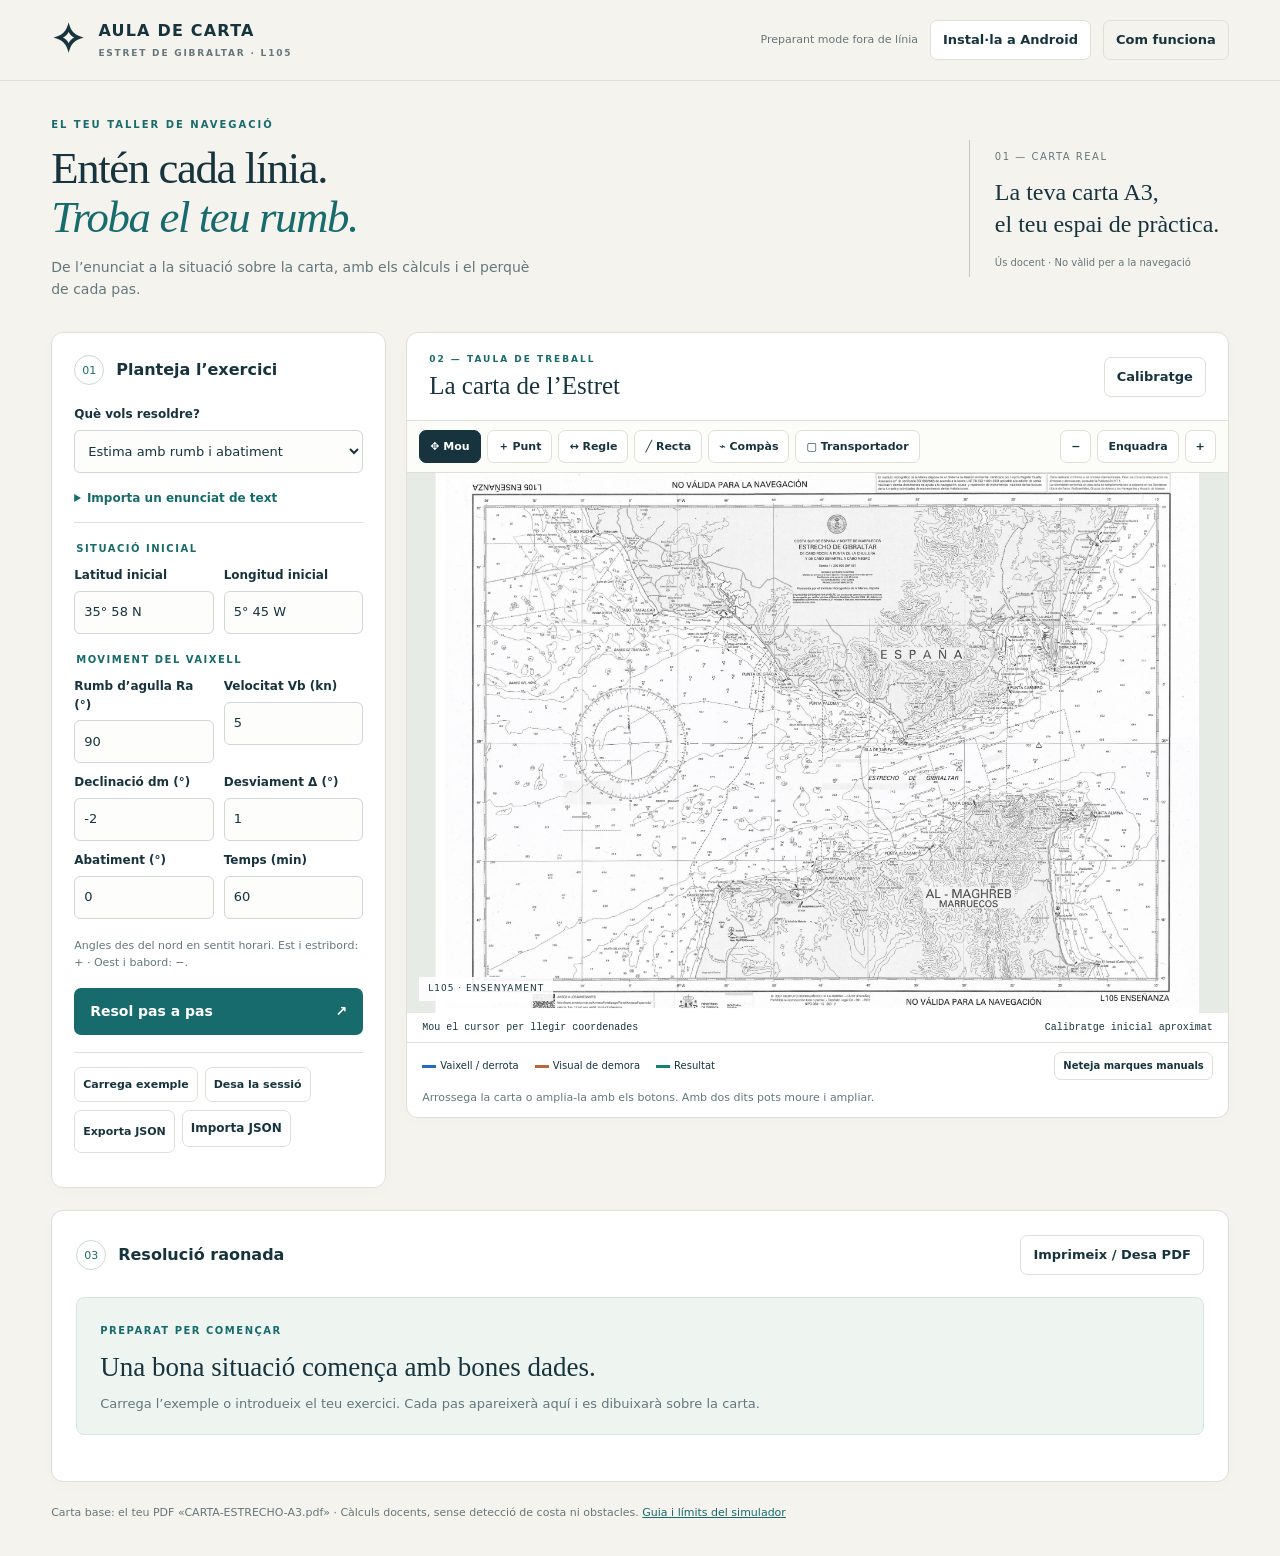
==== index.html @ eb12432b "Add files via upload" ====
<!doctype html>
<html lang="ca"><head><meta charset="utf-8"><meta name="viewport" content="width=device-width,initial-scale=1,viewport-fit=cover"><meta name="theme-color" content="#102d36"><meta name="description" content="Exercicis de carta nàutica sobre la carta A3 de l’Estret. Càlculs i traçats explicats pas a pas, disponibles sense connexió."><link rel="manifest" href="./manifest.webmanifest"><link rel="icon" href="./assets/icon-192.png"><link rel="apple-touch-icon" href="./assets/icon-192.png"><link rel="stylesheet" href="./style.css"><title>Aula de carta · Estret</title></head>
<body>
<header class="topbar"><a class="brand" href="./"><span class="brand-icon">✧</span><span>AULA DE CARTA<small>ESTRET DE GIBRALTAR · L105</small></span></a><div class="head-actions"><span class="status" id="offlineStatus">Preparant mode fora de línia</span><button id="install">Instal·la a Android</button><button id="helpBtn" class="quiet">Com funciona</button></div></header>
<main>
<section class="intro"><div><p class="eyebrow">EL TEU TALLER DE NAVEGACIÓ</p><h1>Entén cada línia.<br><em>Troba el teu rumb.</em></h1><p>De l’enunciat a la situació sobre la carta, amb els càlculs i el perquè de cada pas.</p></div><div class="intro-note"><span>01 — CARTA REAL</span><strong>La teva carta A3,<br>el teu espai de pràctica.</strong><small>Ús docent · No vàlid per a la navegació</small></div></section>
<div class="workspace">
<aside class="panel exercise"><div class="section-heading"><span class="number">01</span><h2>Planteja l’exercici</h2></div>
<label for="kind">Què vols resoldre?</label><select id="kind"><option value="estimate">Estima amb rumb i abatiment</option><option value="route">Rumb i distància entre dos punts</option><option value="fix">Situació per dues demores simultànies</option></select>
<details id="statementBox"><summary>Importa un enunciat de text</summary><p class="hint">En català o castellà amb els camps de la plantilla. Revisa les dades importades abans de resoldre. No interpreta qualsevol problema de text lliure.</p><textarea id="statement" rows="6" aria-label="Enunciat de l’exercici" placeholder="Latitud inicial: 35° 58 N&#10;Longitud inicial: 5° 45 W&#10;Ra: 90; Vb: 5; Temps: 60 min"></textarea><div class="button-row"><button id="template" class="quiet">Posa una plantilla</button><button id="parse">Importa dades</button></div><p id="parseMessage" role="status" class="hint"></p></details>
<form id="exerciseForm"><div id="fields"></div><p class="hint signs">Angles des del nord en sentit horari. Est i estribord: + · Oest i babord: −.</p><button class="primary" type="submit">Resol pas a pas <span>↗</span></button></form>
<div class="button-row bottom-actions"><button id="example" class="quiet">Carrega exemple</button><button id="save" class="quiet">Desa la sessió</button></div><div class="button-row"><button id="export" class="quiet">Exporta JSON</button><label class="file-button">Importa JSON<input type="file" id="import" accept="application/json,.json"></label></div><p id="message" role="status" class="message"></p>
</aside>
<section class="chart-panel panel"><div class="chart-heading"><div><p class="eyebrow">02 — TAULA DE TREBALL</p><h2>La carta de l’Estret</h2></div><button id="calibrate" class="quiet">Calibratge</button></div>
<div class="chart-tools" role="toolbar" aria-label="Eines de carta"><button data-tool="pan" aria-pressed="true">✥ Mou</button><button data-tool="point" aria-pressed="false">＋ Punt</button><button data-tool="measure" aria-pressed="false">↔ Regle</button><button data-tool="line" aria-pressed="false">╱ Recta</button><button data-tool="compass" aria-pressed="false">⌁ Compàs</button><button id="protractor" aria-pressed="false">▢ Transportador</button><span class="spacer"></span><button id="zoomOut" aria-label="Allunya">−</button><button id="fit">Enquadra</button><button id="zoomIn" aria-label="Apropa">+</button></div>
<div id="chartViewport" tabindex="0" aria-label="Carta nàutica interactiva. Arrossega per moure; roda per ampliar. Usa les eines per marcar i mesurar."><svg id="chart" viewBox="0 0 2600 1839" role="img" aria-label="Carta docent de l’Estret amb traçats de resolució"><defs><marker id="arrow" viewBox="0 0 10 10" refX="8" refY="5" markerWidth="6" markerHeight="6" orient="auto-start-reverse"><path d="M0 0L10 5L0 10Z" fill="context-stroke"/></marker></defs><image id="chartImage" href="./assets/carta.jpg" width="2600" height="1839"/><g id="solutionInk"></g><g id="manualInk"></g><g id="rulerInk"></g><g id="compassInk"></g><g id="protractorInk"></g></svg><div class="chart-loading" id="chartLoading">Carregant la carta…</div><div class="chart-badge">L105 · ENSENYAMENT</div></div>
<div id="instrumentControls" class="instrument-controls" hidden><span id="instrumentReadout" role="status"></span><label id="angleControl" hidden>Rumb de la corda <input id="targetAngle" type="number" step="0.1" min="0" max="359.9" value="0" aria-label="Angle de la corda en graus"> °</label><label id="rotationControl" hidden>Gir del quadrat <input id="protractorRotation" type="number" step="0.1" value="0" aria-label="Gir del transportador quadrat en graus"> °</label><button id="releaseCord" class="quiet" hidden>Allibera la corda</button><button id="resetRuler" class="quiet" hidden>Nou regle</button><label id="compassRadiusControl" hidden>Obertura <input id="compassRadius" type="number" step="0.001" min="0.001" max="1000" aria-label="Obertura del compàs en milles nàutiques"> M</label><button id="resetCompass" class="quiet" hidden>Torna a obrir el compàs</button></div><div class="chart-footer"><span id="cursorPosition">Mou el cursor per llegir coordenades</span><span id="calibrationStatus">Calibratge inicial aproximat</span></div><div class="legend"><span><i class="blue"></i>Vaixell / derrota</span><span><i class="orange"></i>Visual de demora</span><span><i class="green"></i>Resultat</span><button id="clearMarks" class="quiet">Neteja marques manuals</button></div><p id="toolHint" class="hint chart-hint">Arrossega la carta o amplia-la amb els botons. Amb dos dits pots moure i ampliar.</p>
</section>
</div>
<section class="panel resolution"><div class="resolution-heading"><div class="section-heading"><span class="number">03</span><h2>Resolució raonada</h2></div><button id="print" class="quiet">Imprimeix / Desa PDF</button></div><div id="resultSummary" class="result-summary"><span>PREPARAT PER COMENÇAR</span><h3>Una bona situació comença amb bones dades.</h3><p>Carrega l’exemple o introdueix el teu exercici. Cada pas apareixerà aquí i es dibuixarà sobre la carta.</p></div><div id="stepControls" hidden><button id="prevStep" class="quiet">← Anterior</button><span id="stepCounter"></span><button id="nextStep">Següent →</button><button id="allSteps" class="quiet">Mostra tots els traçats</button></div><div id="steps"></div></section>
<footer>Carta base: el teu PDF «CARTA-ESTRECHO-A3.pdf» · Càlculs docents, sense detecció de costa ni obstacles. <a href="./README.html">Guia i límits del simulador</a></footer>
</main>
<dialog id="helpDialog"><button class="close" data-close aria-label="Tanca">×</button><p class="eyebrow">PETITA GUIA DE BORD</p><h2>De les dades al traçat</h2><ol><li>Escull un tipus d’exercici i carrega’n l’exemple per començar.</li><li>Introdueix coordenades decimals o graus i minuts: <strong>36° 05,2 N</strong>, <strong>5° 30 W</strong>. Les velocitats són nusos i el temps són minuts.</li><li>Per llegir punts amb precisió, verifica el calibratge sobre interseccions de la quadrícula.</li><li>Prem «Resol pas a pas». Selecciona un pas per veure només els traçats acumulats fins aquell moment.</li><li>Fes servir regle, punts, compàs i transportador per repetir el procediment manualment.</li><li>Transportador quadrat: la corda arriba fins al punter; un clic fixa l’angle i la llargada. Arrossega el centre per desplaçar-lo i la nansa verda exterior per girar el quadrat. També pots escriure el rumb i el gir exactes. La lectura «Carta» és respecte al nord; «Transportador» és respecte al zero del quadrat.</li><li>Regle: el primer clic el dibuixa i el ratolí en marca l’orientació; el segon clic la fixa. Després pots arrossegar-lo per qualsevol part. Les marques petites són divisions visuals, no una escala fixa de milles.</li><li>Compàs: dos clics fixen la distància en milles, que es conserva amb el zoom. La punta verda fixa el centre i permet moure’l. Arrossega la punta violeta per dibuixar un arc; en deixar anar, queda desat. Pots escriure una obertura exacta en milles.</li><li>Recta: dos clics marquen A i B i dibuixen una recta prolongada sobre la carta. Els arcs queden visibles per observar on tallen la recta.</li></ol><h3>Instal·la i treballa sense connexió</h3><p>En Android: menú del navegador → Instal·la l’aplicació / Afegeix a la pantalla d’inici. En iPhone: Safari → Comparteix → Afegeix a la pantalla d’inici. Espera l’indicador «Disponible fora de línia» abans de desconnectar-te.</p><p>El text importat es processa al dispositiu. No hi ha IA remota ni clau API. Els exercicis no compatibles (marees, demores no simultànies, tres visuals, etc.) requereixen un motor addicional.</p><a href="./README.html">Llegeix la guia completa →</a></dialog>
<dialog id="calibrationDialog"><button class="close" data-close aria-label="Tanca">×</button><p class="eyebrow">ALINEA LA CARTA</p><h2>Calibratge de la quadrícula</h2><p>La imatge és un escaneig. El calibratge inicial és aproximat. Marca dues interseccions ben separades per ajustar longitud i latitud en projecció Mercator. No elimina rotació ni deformacions locals del paper.</p><p id="calibrationReadout" class="hint"></p><div class="cal-grid"><label>Latitud A<input id="calLatA" value="36° 10 N"></label><label>Longitud A<input id="calLonA" value="6° 00 W"></label><label>Latitud B<input id="calLatB" value="35° 50 N"></label><label>Longitud B<input id="calLonB" value="5° 20 W"></label></div><button id="startCal" class="primary">Marca A i després B sobre la carta</button><p class="hint">Comprova després una tercera intersecció amb el cursor. L’error gràfic depèn del calibratge; els resultats numèrics no.</p><button id="resetCal" class="quiet">Restaura el calibratge inicial</button></dialog>
<script type="module" src="./app.js"></script></body></html>
---- style.css ----
[hidden]{display:none!important}
:root{--ink:#17343e;--muted:#64777d;--paper:#f5f3ed;--line:#dedfd7;--teal:#176b6d;--orange:#bc6836;--blue:#236bc0;--green:#15836c}*{box-sizing:border-box}body{margin:0;color:var(--ink);background:var(--paper);font:15px/1.55 system-ui,-apple-system,BlinkMacSystemFont,"Segoe UI",sans-serif}button,input,select,textarea{font:inherit}button,.file-button{cursor:pointer;border:1px solid var(--line);background:white;border-radius:7px;padding:9px 12px;color:var(--ink);font-size:13px;font-weight:600}button:hover,.file-button:hover{background:#e9efeb}button:focus-visible,input:focus-visible,select:focus-visible,textarea:focus-visible,a:focus-visible{outline:3px solid #d6a356;outline-offset:2px}button:disabled{opacity:.45;cursor:default}button[aria-pressed=true]{background:var(--ink);color:white;border-color:var(--ink)}.quiet{background:transparent}.topbar{display:flex;align-items:center;justify-content:space-between;padding:19px 4vw;border-bottom:1px solid var(--line);gap:20px}.brand{display:flex;align-items:center;gap:12px;color:var(--ink);text-decoration:none;font-size:16px;font-weight:750;letter-spacing:1.2px}.brand small{display:block;font-size:9px;letter-spacing:1.8px;margin-top:3px;color:var(--muted)}.brand-icon{font-size:40px;font-family:Georgia,serif;line-height:1}.head-actions{display:flex;align-items:center;gap:12px}.status{font-size:11px;color:var(--muted)}main{max-width:1800px;margin:auto;padding:0 4vw}.intro{display:flex;align-items:center;justify-content:space-between;gap:40px;padding:36px 0 32px}.eyebrow{font-size:10px;letter-spacing:2px;font-weight:750;margin:0 0 12px;color:var(--teal)}h1{font:normal clamp(34px,3.5vw,52px)/1.08 Georgia,serif;letter-spacing:-1.4px;margin:0 0 16px}h1 em{font-weight:400;color:var(--teal)}.intro p:not(.eyebrow){max-width:490px;color:var(--muted);font-size:14px;margin:0}.intro-note{padding:4px 0 4px 25px;border-left:1px solid #bec8c3;min-width:260px}.intro-note span{font-size:10px;letter-spacing:1.5px;color:var(--muted)}.intro-note strong{display:block;font:normal 24px/1.3 Georgia,serif;margin:10px 0}.intro-note small{font-size:10px;color:var(--muted)}.workspace{display:grid;grid-template-columns:335px minmax(0,1fr);gap:20px;align-items:start}.panel{background:#fff;border:1px solid var(--line);border-radius:12px;overflow:hidden;box-shadow:0 4px 18px #17343e04}.exercise{padding:22px}.section-heading{display:flex;align-items:center;gap:12px;margin-bottom:20px}.number{border:1px solid #cad9d5;color:var(--teal);border-radius:50%;width:30px;height:30px;display:grid;place-items:center;font-size:11px;flex-shrink:0}h2{font-size:16px;font-weight:650;margin:0}.exercise label{display:block;font-size:12px;font-weight:600;margin-bottom:6px}.exercise select,.exercise input,textarea,.cal-grid input{width:100%;border:1px solid #cfd8d4;border-radius:6px;padding:10px 9px;background:#fdfdfb;color:var(--ink);min-height:43px}select{font-size:13px}details{margin:16px 0;border-bottom:1px solid var(--line);padding-bottom:14px}summary{font-size:12px;cursor:pointer;color:var(--teal);font-weight:650}.hint{font-size:11px;line-height:1.6;color:var(--muted)}textarea{font-family:ui-monospace,monospace;font-size:12px;resize:vertical}.button-row{display:flex;gap:7px;flex-wrap:wrap;margin-top:8px}.button-row button,.file-button{font-size:11px;padding:8px}fieldset{border:0;padding:0;margin:18px 0}legend{font-size:10px;text-transform:uppercase;letter-spacing:1.5px;color:var(--teal);font-weight:750;margin-bottom:10px}.field-grid{display:grid;grid-template-columns:1fr 1fr;gap:10px}.field-grid .wide{grid-column:1/-1}.field-grid input{font-size:13px}.field-help{font-size:10px;color:var(--muted);margin:3px 0 0}.primary{background:var(--teal);color:white;border:0;width:100%;display:flex;justify-content:space-between;align-items:center;padding:13px 16px;font-size:14px}.primary:hover{background:#12585a}.signs{margin:16px 0}.bottom-actions{border-top:1px solid var(--line);padding-top:14px;margin-top:17px}.file-button input{display:none}.message{font-size:12px;color:var(--teal);margin-bottom:0}.message.error{color:#a63726}.chart-heading{padding:20px 22px;display:flex;align-items:center;justify-content:space-between;gap:10px}.chart-heading .eyebrow{margin:0 0 5px;font-size:9px}.chart-heading h2{font:normal 25px Georgia,serif}.chart-tools{border-top:1px solid var(--line);border-bottom:1px solid var(--line);padding:9px 12px;display:flex;align-items:center;gap:6px;flex-wrap:wrap;background:#fcfcf9}.chart-tools button{font-size:11px;padding:7px 10px}.spacer{flex:1}#chartViewport{position:relative;width:100%;height:clamp(430px,60vh,750px);overflow:hidden;background:#e7ebe6;touch-action:none;cursor:grab}#chartViewport svg{display:block;width:100%;height:100%;user-select:none}.chart-badge{position:absolute;bottom:12px;left:12px;padding:5px 9px;background:#ffffffde;font-size:9px;letter-spacing:1px;pointer-events:none}.chart-loading{position:absolute;inset:0;display:grid;place-items:center;background:#f5f3ed;pointer-events:none}.chart-footer{display:flex;justify-content:space-between;gap:10px;flex-wrap:wrap;padding:9px 15px;border-bottom:1px solid var(--line);font:10px ui-monospace,monospace}.legend{display:flex;align-items:center;gap:16px;flex-wrap:wrap;padding:9px 15px;font-size:10px}.legend i{width:14px;height:3px;display:inline-block;vertical-align:middle;margin-right:4px}.blue{background:var(--blue)}.orange{background:var(--orange)}.green{background:var(--green)}.legend button{margin-left:auto;font-size:10px;padding:5px 8px}.chart-hint{padding:0 15px;margin-top:0}.resolution{margin:22px 0 0;padding:24px}.resolution-heading{display:flex;align-items:center;justify-content:space-between;gap:15px}.resolution-heading .section-heading{margin:0}.result-summary{background:#eef4f0;border:1px solid #d5e5df;border-radius:8px;padding:20px 23px;margin:22px 0}.result-summary>span{font-size:10px;font-weight:750;letter-spacing:1.5px;color:var(--teal)}.result-summary h3{font:normal 27px/1.35 Georgia,serif;margin:8px 0}.result-summary p{font-size:13px;color:var(--muted);margin:0}.metrics{display:flex;gap:35px;flex-wrap:wrap;margin:12px 0}.metric strong{font:normal 26px Georgia,serif;display:block}.metric small{font-size:10px;text-transform:uppercase;letter-spacing:1px}.step-card{border-top:1px solid var(--line);padding:20px 12px;display:grid;grid-template-columns:35px 1fr;gap:12px;border-radius:5px}.step-card.active{background:#f6f8f3;box-shadow:inset 3px 0 var(--teal)}.step-card h3{font-size:15px;margin:1px 0 7px}.step-card p{font-size:13px;margin:6px 0;color:#526870}.step-card code{display:block;background:#f1f3ef;border:1px solid #e1e5dc;border-radius:5px;padding:11px 13px;white-space:pre-wrap;font-size:12px;line-height:1.7;color:#234951;margin-top:10px}.step-card button{font-size:10px;padding:4px 8px;margin-top:10px}#stepControls{display:flex;align-items:center;gap:12px;flex-wrap:wrap;margin-bottom:12px}#stepControls[hidden]{display:none}#stepCounter{font-size:12px}.ink-line{fill:none;stroke-width:3;vector-effect:non-scaling-stroke}.ink-label{font:600 18px system-ui,sans-serif;paint-order:stroke;stroke:white;stroke-width:5px;stroke-linejoin:round;fill:#17343e}.ink-point{stroke:#fff;stroke-width:2;vector-effect:non-scaling-stroke}footer{font-size:11px;color:var(--muted);padding:22px 0 35px}a{color:var(--teal)}dialog{max-width:650px;width:calc(100% - 30px);border:1px solid var(--line);border-radius:14px;padding:32px;color:var(--ink);max-height:90dvh;overflow:auto}dialog::backdrop{background:#102d3670;backdrop-filter:blur(3px)}dialog h2{font:normal 29px Georgia,serif;margin-bottom:18px}dialog p,dialog li{font-size:13px}dialog li{margin-bottom:10px}.close{position:absolute;right:12px;top:10px;background:transparent;border:0;font-size:25px}.cal-grid{display:grid;grid-template-columns:1fr 1fr;gap:12px;margin:20px 0}.cal-grid label{font-size:12px}.cal-grid input{display:block;font-size:13px;margin-top:5px}@media(min-width:1500px){.workspace{grid-template-columns:370px minmax(0,1fr)}}@media(max-width:950px){main{padding:0 20px}.topbar{padding:16px 20px}.status{max-width:120px}.intro-note{display:none}.workspace{grid-template-columns:290px minmax(0,1fr);gap:12px}.exercise{padding:17px}.chart-heading{padding:17px}#chartViewport{height:530px}.chart-heading h2{font-size:21px}.chart-footer{font-size:9px}}@media(max-width:720px){main{padding:0 12px}.topbar{padding:14px 16px;gap:8px;flex-wrap:wrap}.brand{font-size:14px}.brand small{font-size:8px}.head-actions{gap:8px}.head-actions button{font-size:10px;padding:7px}.status{font-size:9px;max-width:105px}.intro{padding:26px 6px}.intro p:not(.eyebrow){font-size:12px}.workspace{display:flex;flex-direction:column}.exercise,.chart-panel{width:100%}.exercise{padding:20px}.exercise fieldset{margin:15px 0}.field-grid{grid-template-columns:1fr 1fr}.chart-panel{order:-1}#chartViewport{height:58vh;min-height:330px}.chart-tools button{padding:8px;font-size:10px}.chart-heading{padding:15px}.chart-heading h2{font-size:24px}.chart-footer{font-size:9px}.resolution{padding:18px 14px}.resolution-heading button{font-size:10px}.result-summary{padding:18px}.result-summary h3{font-size:23px}.step-card{padding:18px 5px;grid-template-columns:30px 1fr;gap:8px}.metrics{gap:20px}.metric strong{font-size:22px}.intro h1 br{display:none}dialog{padding:26px 20px}.legend{gap:10px}}@media print{.topbar,.intro,.exercise,.chart-tools,.chart-footer,.legend,.chart-hint,.resolution-heading button,#stepControls,footer,.chart-heading button{display:none!important}body,main{background:white;padding:0}.workspace{display:block}.chart-panel{break-inside:avoid}#chartViewport{height:16cm}.resolution{border:0;padding:0}.step-card{break-inside:avoid}.step-card button{display:none}.panel{box-shadow:none}.result-summary{background:white}.ink-label{font-size:18px}}

.instrument-controls{display:flex;align-items:center;gap:12px;flex-wrap:wrap;padding:10px 15px;background:#eef4f0;border-bottom:1px solid var(--line);font-size:12px}.instrument-controls label{display:flex;align-items:center;gap:6px}.instrument-controls input{width:85px;padding:6px;border:1px solid #cfd8d4;border-radius:5px;background:#fff;color:var(--ink)}.instrument-controls button{font-size:11px;padding:6px 9px}.instrument-handle{cursor:move;pointer-events:all}.instrument-handle[data-handle=cord]{cursor:crosshair}#instrumentReadout{font-weight:650;color:var(--teal)}@media print{.instrument-controls{display:none!important}}

.instrument-handle[data-handle=protractor-rotation]{cursor:alias}
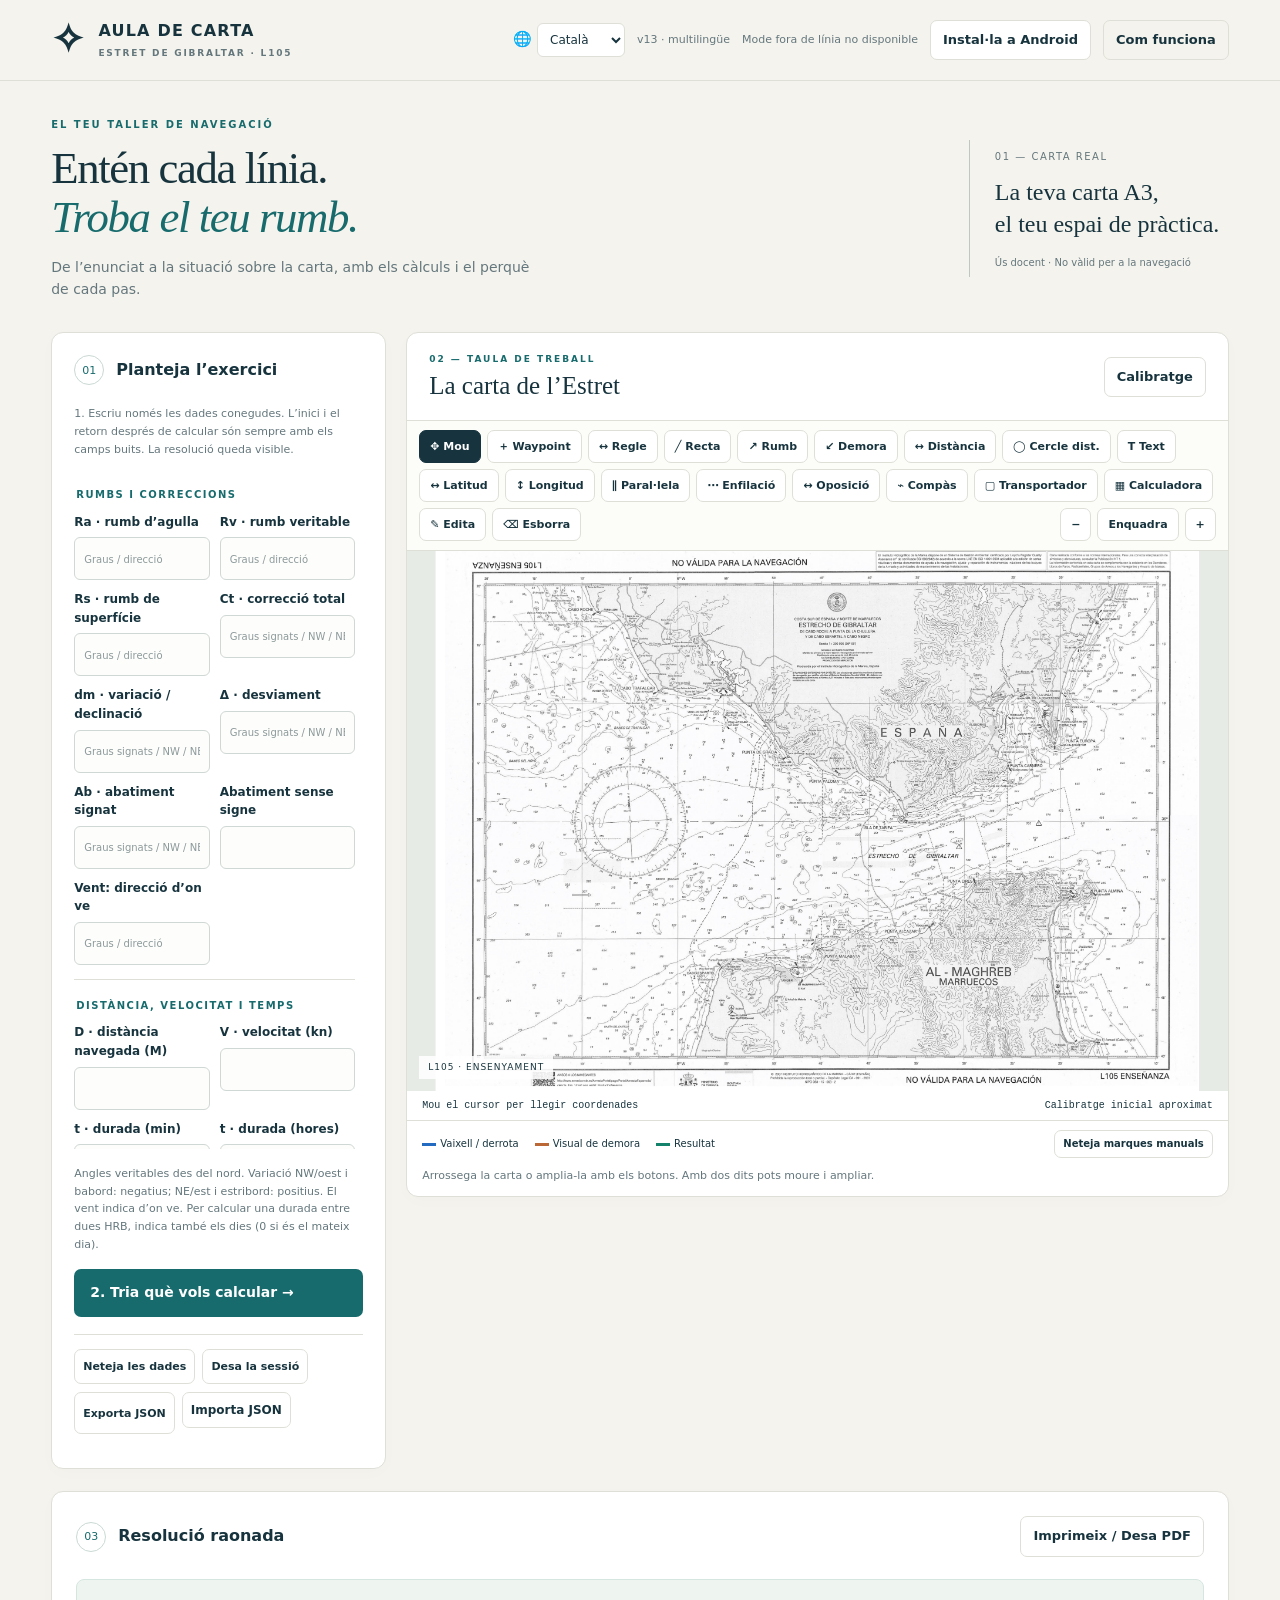
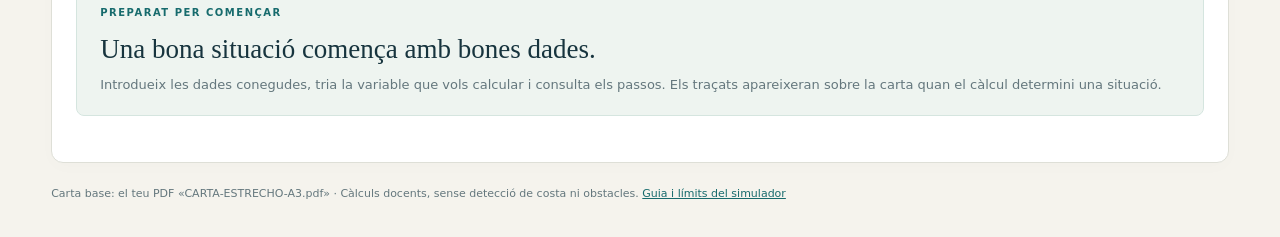
==== commit 8da969a9: "Add files via upload" ====
--- a/index.html
+++ b/index.html
@@ -1,25 +1,28 @@
 <!doctype html>
-<html lang="ca"><head><meta charset="utf-8"><meta name="viewport" content="width=device-width,initial-scale=1,viewport-fit=cover"><meta name="theme-color" content="#102d36"><meta name="description" content="Exercicis de carta nàutica sobre la carta A3 de l’Estret. Càlculs i traçats explicats pas a pas, disponibles sense connexió."><link rel="manifest" href="./manifest.webmanifest"><link rel="icon" href="./assets/icon-192.png"><link rel="apple-touch-icon" href="./assets/icon-192.png"><link rel="stylesheet" href="./style.css"><title>Aula de carta · Estret</title></head>
+<html lang="ca"><head><meta charset="utf-8"><meta name="viewport" content="width=device-width,initial-scale=1,viewport-fit=cover"><meta name="theme-color" content="#102d36"><meta name="description" content="Exercicis de carta nàutica sobre la carta A3 de l’Estret. Càlculs i traçats explicats pas a pas, disponibles sense connexió."><link rel="manifest" href="./manifest.webmanifest"><link rel="icon" href="./assets/icon-192.png"><link rel="apple-touch-icon" href="./assets/icon-192.png"><link rel="stylesheet" href="./style.css?v=13"><title>Aula de carta · Estret</title></head>
 <body>
-<header class="topbar"><a class="brand" href="./"><span class="brand-icon">✧</span><span>AULA DE CARTA<small>ESTRET DE GIBRALTAR · L105</small></span></a><div class="head-actions"><span class="status" id="offlineStatus">Preparant mode fora de línia</span><button id="install">Instal·la a Android</button><button id="helpBtn" class="quiet">Com funciona</button></div></header>
+<header class="topbar"><a class="brand" href="./"><span class="brand-icon">✧</span><span>AULA DE CARTA<small>ESTRET DE GIBRALTAR · L105</small></span></a><div class="head-actions"><label class="language-label">🌐 <select id="language" aria-label="Idioma / Language / Langue"><option value="ca">Català</option><option value="es">Español</option><option value="en">English</option><option value="fr">Français</option></select></label><span class="status" id="appVersion">v13 · multilingüe</span><span class="status" id="offlineStatus">Preparant mode fora de línia</span><button id="install">Instal·la a Android</button><button id="helpBtn" class="quiet">Com funciona</button></div></header>
 <main>
 <section class="intro"><div><p class="eyebrow">EL TEU TALLER DE NAVEGACIÓ</p><h1>Entén cada línia.<br><em>Troba el teu rumb.</em></h1><p>De l’enunciat a la situació sobre la carta, amb els càlculs i el perquè de cada pas.</p></div><div class="intro-note"><span>01 — CARTA REAL</span><strong>La teva carta A3,<br>el teu espai de pràctica.</strong><small>Ús docent · No vàlid per a la navegació</small></div></section>
 <div class="workspace">
 <aside class="panel exercise"><div class="section-heading"><span class="number">01</span><h2>Planteja l’exercici</h2></div>
-<label for="kind">Què vols resoldre?</label><select id="kind"><option value="estimate">Estima amb rumb i abatiment</option><option value="route">Rumb i distància entre dos punts</option><option value="fix">Situació per dues demores simultànies</option></select>
-<details id="statementBox"><summary>Importa un enunciat de text</summary><p class="hint">En català o castellà amb els camps de la plantilla. Revisa les dades importades abans de resoldre. No interpreta qualsevol problema de text lliure.</p><textarea id="statement" rows="6" aria-label="Enunciat de l’exercici" placeholder="Latitud inicial: 35° 58 N&#10;Longitud inicial: 5° 45 W&#10;Ra: 90; Vb: 5; Temps: 60 min"></textarea><div class="button-row"><button id="template" class="quiet">Posa una plantilla</button><button id="parse">Importa dades</button></div><p id="parseMessage" role="status" class="hint"></p></details>
-<form id="exerciseForm"><div id="fields"></div><p class="hint signs">Angles des del nord en sentit horari. Est i estribord: + · Oest i babord: −.</p><button class="primary" type="submit">Resol pas a pas <span>↗</span></button></form>
-<div class="button-row bottom-actions"><button id="example" class="quiet">Carrega exemple</button><button id="save" class="quiet">Desa la sessió</button></div><div class="button-row"><button id="export" class="quiet">Exporta JSON</button><label class="file-button">Importa JSON<input type="file" id="import" accept="application/json,.json"></label></div><p id="message" role="status" class="message"></p>
+<p class="hint">1. Escriu només les dades conegudes. L’inici i el retorn després de calcular són sempre amb els camps buits. La resolució queda visible.</p>
+<form id="exerciseForm"><div id="fields"></div><p class="hint signs">Angles veritables des del nord. Variació NW/oest i babord: negatius; NE/est i estribord: positius. El vent indica d’on ve. Per calcular una durada entre dues HRB, indica també els dies (0 si és el mateix dia).</p><button id="reviewKnown" class="primary" type="submit">2. Tria què vols calcular →</button></form>
+<section id="targetPanel" hidden><h3>2. Variable que vols trobar</h3><p id="knownSummary" class="hint"></p><label for="targetSearch">Busca una variable</label><input id="targetSearch" type="search" placeholder="Nom o símbol de la incògnita"><div id="targetButtons" class="target-grid"></div><button id="editKnown" class="quiet">← Modifica les dades conegudes</button><p class="hint">Es mostren totes les incògnites del simulador. Si la combinació no és suficient o la inversió no és única, la resolució t’ho indicarà.</p></section>
+<div class="button-row bottom-actions"><button id="clearKnown" class="quiet">Neteja les dades</button><button id="save" class="quiet">Desa la sessió</button></div><div class="button-row"><button id="export" class="quiet">Exporta JSON</button><label class="file-button">Importa JSON<input type="file" id="import" accept="application/json,.json"></label></div><p id="message" role="status" class="message"></p>
 </aside>
 <section class="chart-panel panel"><div class="chart-heading"><div><p class="eyebrow">02 — TAULA DE TREBALL</p><h2>La carta de l’Estret</h2></div><button id="calibrate" class="quiet">Calibratge</button></div>
-<div class="chart-tools" role="toolbar" aria-label="Eines de carta"><button data-tool="pan" aria-pressed="true">✥ Mou</button><button data-tool="point" aria-pressed="false">＋ Punt</button><button data-tool="measure" aria-pressed="false">↔ Regle</button><button data-tool="line" aria-pressed="false">╱ Recta</button><button data-tool="compass" aria-pressed="false">⌁ Compàs</button><button id="protractor" aria-pressed="false">▢ Transportador</button><span class="spacer"></span><button id="zoomOut" aria-label="Allunya">−</button><button id="fit">Enquadra</button><button id="zoomIn" aria-label="Apropa">+</button></div>
+<div class="chart-tools" role="toolbar" aria-label="Eines de carta"><button data-tool="pan" aria-pressed="true">✥ Mou</button><button data-tool="point" aria-pressed="false">＋ Waypoint</button><button data-tool="measure" aria-pressed="false">↔ Regle</button><button data-tool="line" aria-pressed="false">╱ Recta</button><button data-tool="course" aria-pressed="false">↗ Rumb</button><button data-tool="bearing" aria-pressed="false">↙ Demora</button><button data-tool="distance" aria-pressed="false">↔ Distància</button><button data-tool="circle" aria-pressed="false">◯ Cercle dist.</button><button data-tool="text" aria-pressed="false">T Text</button><button data-tool="latitude" aria-pressed="false">↔ Latitud</button><button data-tool="longitude" aria-pressed="false">↕ Longitud</button><button data-tool="parallel" aria-pressed="false">∥ Paral·lela</button><button data-tool="alignment" aria-pressed="false">⋯ Enfilació</button><button data-tool="opposition" aria-pressed="false">↔ Oposició</button><button data-tool="compass" aria-pressed="false">⌁ Compàs</button><button id="protractor" aria-pressed="false">▢ Transportador</button><button id="calculatorBtn">▦ Calculadora</button><button data-tool="edit" aria-pressed="false">✎ Edita</button><button data-tool="erase" aria-pressed="false">⌫ Esborra</button><span class="spacer"></span><button id="zoomOut" aria-label="Allunya">−</button><button id="fit">Enquadra</button><button id="zoomIn" aria-label="Apropa">+</button></div>
+<div id="drawingControls" class="instrument-controls" hidden><label>Text / nom <input id="drawingLabel" type="text" maxlength="160" placeholder="Anotació o nom del punt"></label><label id="drawingAngleControl">Angle veritable <input id="drawingAngle" type="number" step="0.1" placeholder="°"> °</label><label id="drawingDistanceControl">Distància / radi <input id="drawingDistance" type="number" min="0.001" max="1000" step="0.001" placeholder="M"> M</label><label id="drawingCoordinateControl">Coordenada <input id="drawingCoordinate" placeholder="36° 05 N"></label><button id="applyDrawing" class="quiet">Aplica al punt marcat</button><span id="drawingReadout" role="status"></span></div>
+<div id="editControls" class="instrument-controls" hidden><label>Element <select id="editSelection" aria-label="Element per editar"></select></label><button id="deleteSelected">Esborra l’element</button><button id="undoDelete" class="quiet" disabled>Desfés l’esborrat</button><span id="editReadout" role="status">Selecciona un element a la carta o a la llista.</span></div>
 <div id="chartViewport" tabindex="0" aria-label="Carta nàutica interactiva. Arrossega per moure; roda per ampliar. Usa les eines per marcar i mesurar."><svg id="chart" viewBox="0 0 2600 1839" role="img" aria-label="Carta docent de l’Estret amb traçats de resolució"><defs><marker id="arrow" viewBox="0 0 10 10" refX="8" refY="5" markerWidth="6" markerHeight="6" orient="auto-start-reverse"><path d="M0 0L10 5L0 10Z" fill="context-stroke"/></marker></defs><image id="chartImage" href="./assets/carta.jpg" width="2600" height="1839"/><g id="solutionInk"></g><g id="manualInk"></g><g id="rulerInk"></g><g id="compassInk"></g><g id="protractorInk"></g></svg><div class="chart-loading" id="chartLoading">Carregant la carta…</div><div class="chart-badge">L105 · ENSENYAMENT</div></div>
 <div id="instrumentControls" class="instrument-controls" hidden><span id="instrumentReadout" role="status"></span><label id="angleControl" hidden>Rumb de la corda <input id="targetAngle" type="number" step="0.1" min="0" max="359.9" value="0" aria-label="Angle de la corda en graus"> °</label><label id="rotationControl" hidden>Gir del quadrat <input id="protractorRotation" type="number" step="0.1" value="0" aria-label="Gir del transportador quadrat en graus"> °</label><button id="releaseCord" class="quiet" hidden>Allibera la corda</button><button id="resetRuler" class="quiet" hidden>Nou regle</button><label id="compassRadiusControl" hidden>Obertura <input id="compassRadius" type="number" step="0.001" min="0.001" max="1000" aria-label="Obertura del compàs en milles nàutiques"> M</label><button id="resetCompass" class="quiet" hidden>Torna a obrir el compàs</button></div><div class="chart-footer"><span id="cursorPosition">Mou el cursor per llegir coordenades</span><span id="calibrationStatus">Calibratge inicial aproximat</span></div><div class="legend"><span><i class="blue"></i>Vaixell / derrota</span><span><i class="orange"></i>Visual de demora</span><span><i class="green"></i>Resultat</span><button id="clearMarks" class="quiet">Neteja marques manuals</button></div><p id="toolHint" class="hint chart-hint">Arrossega la carta o amplia-la amb els botons. Amb dos dits pots moure i ampliar.</p>
 </section>
 </div>
-<section class="panel resolution"><div class="resolution-heading"><div class="section-heading"><span class="number">03</span><h2>Resolució raonada</h2></div><button id="print" class="quiet">Imprimeix / Desa PDF</button></div><div id="resultSummary" class="result-summary"><span>PREPARAT PER COMENÇAR</span><h3>Una bona situació comença amb bones dades.</h3><p>Carrega l’exemple o introdueix el teu exercici. Cada pas apareixerà aquí i es dibuixarà sobre la carta.</p></div><div id="stepControls" hidden><button id="prevStep" class="quiet">← Anterior</button><span id="stepCounter"></span><button id="nextStep">Següent →</button><button id="allSteps" class="quiet">Mostra tots els traçats</button></div><div id="steps"></div></section>
-<footer>Carta base: el teu PDF «CARTA-ESTRECHO-A3.pdf» · Càlculs docents, sense detecció de costa ni obstacles. <a href="./README.html">Guia i límits del simulador</a></footer>
+<section class="panel resolution"><div class="resolution-heading"><div class="section-heading"><span class="number">03</span><h2>Resolució raonada</h2></div><button id="print" class="quiet">Imprimeix / Desa PDF</button></div><div id="resultSummary" class="result-summary"><span>PREPARAT PER COMENÇAR</span><h3>Una bona situació comença amb bones dades.</h3><p>Introdueix les dades conegudes, tria la variable que vols calcular i consulta els passos. Els traçats apareixeran sobre la carta quan el càlcul determini una situació.</p></div><div id="stepControls" hidden><button id="prevStep" class="quiet">← Anterior</button><span id="stepCounter"></span><button id="nextStep">Següent →</button><button id="allSteps" class="quiet">Mostra tots els traçats</button></div><div id="steps"></div></section>
+<footer>Carta base: el teu PDF «CARTA-ESTRECHO-A3.pdf» · Càlculs docents, sense detecció de costa ni obstacles. <a href="./README.md">Guia i límits del simulador</a></footer>
 </main>
-<dialog id="helpDialog"><button class="close" data-close aria-label="Tanca">×</button><p class="eyebrow">PETITA GUIA DE BORD</p><h2>De les dades al traçat</h2><ol><li>Escull un tipus d’exercici i carrega’n l’exemple per començar.</li><li>Introdueix coordenades decimals o graus i minuts: <strong>36° 05,2 N</strong>, <strong>5° 30 W</strong>. Les velocitats són nusos i el temps són minuts.</li><li>Per llegir punts amb precisió, verifica el calibratge sobre interseccions de la quadrícula.</li><li>Prem «Resol pas a pas». Selecciona un pas per veure només els traçats acumulats fins aquell moment.</li><li>Fes servir regle, punts, compàs i transportador per repetir el procediment manualment.</li><li>Transportador quadrat: la corda arriba fins al punter; un clic fixa l’angle i la llargada. Arrossega el centre per desplaçar-lo i la nansa verda exterior per girar el quadrat. També pots escriure el rumb i el gir exactes. La lectura «Carta» és respecte al nord; «Transportador» és respecte al zero del quadrat.</li><li>Regle: el primer clic el dibuixa i el ratolí en marca l’orientació; el segon clic la fixa. Després pots arrossegar-lo per qualsevol part. Les marques petites són divisions visuals, no una escala fixa de milles.</li><li>Compàs: dos clics fixen la distància en milles, que es conserva amb el zoom. La punta verda fixa el centre i permet moure’l. Arrossega la punta violeta per dibuixar un arc; en deixar anar, queda desat. Pots escriure una obertura exacta en milles.</li><li>Recta: dos clics marquen A i B i dibuixen una recta prolongada sobre la carta. Els arcs queden visibles per observar on tallen la recta.</li></ol><h3>Instal·la i treballa sense connexió</h3><p>En Android: menú del navegador → Instal·la l’aplicació / Afegeix a la pantalla d’inici. En iPhone: Safari → Comparteix → Afegeix a la pantalla d’inici. Espera l’indicador «Disponible fora de línia» abans de desconnectar-te.</p><p>El text importat es processa al dispositiu. No hi ha IA remota ni clau API. Els exercicis no compatibles (marees, demores no simultànies, tres visuals, etc.) requereixen un motor addicional.</p><a href="./README.html">Llegeix la guia completa →</a></dialog>
+<dialog id="helpDialog"><button class="close" data-close aria-label="Tanca">×</button><p class="eyebrow">PETITA GUIA DE BORD</p><h2>Dades conegudes → incògnita</h2><ol><li>Tots els camps estan disponibles des del principi, agrupats per tema. Escriu només el que saps; una casella buida és una incògnita, i zero s’ha d’introduir expressament si és una dada coneguda.</li><li>Prem «Tria què vols calcular» per revisar les dades i obrir les variables objectiu.</li><li>Prem la variable desconeguda que vols trobar. El motor encadena les fórmules necessàries i mostra els passos amb les teves dades.</li><li>Si falten dades, hi ha contradiccions o la inversió no és única, no es dona un resultat inventat. Els noms dels fars no carreguen coordenades automàticament.</li></ol><p>Es mantenen les eines manuals de carta, el transportador quadrat i el compàs de radi constant en milles. No es modelen corrents. Les observacions A i B comparteixen el mateix rumb i correcció en tractar-se d’observacions simultànies.</p><h3>Eines de traçat i edició</h3><p>Rumb, demora i cercle accepten dos clics o un primer punt més valors exactes al panell. La demora veritable es llegeix del vaixell cap a la referència. Distància deixa una mesura permanent. Text i waypoint utilitzen el camp «Text / nom». Latitud i longitud tracen un paral·lel o meridià, amb coordenada exacta opcional.</p><p>Paral·lela necessita tres clics: A i B de la direcció base, i el punt de pas. Enfilació ressalta les prolongacions fora dels dos punts; oposició ressalta el segment entre tots dos.</p><p><strong>Edita:</strong> toca un element o selecciona’l a la llista i prem «Esborra l’element». Inclou rectes, arcs, textos, regle, compàs, transportador i traçats de resolució. «Esborra» elimina directament allò que toquis. «Desfés l’esborrat» recupera l’últim element. La tecla Supr també esborra la selecció amb la carta enfocada.</p><h3>Instal·la i treballa sense connexió</h3><p>En Android: menú del navegador → Instal·la l’aplicació / Afegeix a la pantalla d’inici. En iPhone: Safari → Comparteix → Afegeix a la pantalla d’inici. Espera l’indicador «Disponible fora de línia» abans de desconnectar-te.</p><p>El text importat es processa al dispositiu. No hi ha IA remota ni clau API. Els exercicis no compatibles (marees, demores no simultànies, tres visuals, etc.) requereixen un motor addicional.</p><a href="./README.md">Llegeix la guia completa →</a></dialog>
+<dialog id="calculatorDialog"><button class="close" data-close aria-label="Tanca">×</button><p class="eyebrow">CÀLCULS DE CARTA</p><h2>Calculadora</h2><form id="calculatorForm"><label for="calculatorExpression">Expressió</label><input id="calculatorExpression" class="calculator-input" maxlength="500" placeholder="5 * 90 / 60" required><p class="hint">+ − * / ^ i parèntesis. sin, cos, tan i funcions inverses en graus; sqrt, abs, ln, log i pi.</p><button type="submit" class="primary">Calcula</button></form><output id="calculatorResult" class="calculator-result" aria-live="polite"></output><p class="hint">Exemples: distància = 5 × 90 / 60 = 7,5 M · correcció = 125 − 120 = 5°.</p></dialog>
 <dialog id="calibrationDialog"><button class="close" data-close aria-label="Tanca">×</button><p class="eyebrow">ALINEA LA CARTA</p><h2>Calibratge de la quadrícula</h2><p>La imatge és un escaneig. El calibratge inicial és aproximat. Marca dues interseccions ben separades per ajustar longitud i latitud en projecció Mercator. No elimina rotació ni deformacions locals del paper.</p><p id="calibrationReadout" class="hint"></p><div class="cal-grid"><label>Latitud A<input id="calLatA" value="36° 10 N"></label><label>Longitud A<input id="calLonA" value="6° 00 W"></label><label>Latitud B<input id="calLatB" value="35° 50 N"></label><label>Longitud B<input id="calLonB" value="5° 20 W"></label></div><button id="startCal" class="primary">Marca A i després B sobre la carta</button><p class="hint">Comprova després una tercera intersecció amb el cursor. L’error gràfic depèn del calibratge; els resultats numèrics no.</p><button id="resetCal" class="quiet">Restaura el calibratge inicial</button></dialog>
-<script type="module" src="./app.js"></script></body></html>
+<script type="module" src="./app.js?v=13"></script></body></html>
--- a/style.css
+++ b/style.css
@@ -4,3 +4,11 @@
 .instrument-controls{display:flex;align-items:center;gap:12px;flex-wrap:wrap;padding:10px 15px;background:#eef4f0;border-bottom:1px solid var(--line);font-size:12px}.instrument-controls label{display:flex;align-items:center;gap:6px}.instrument-controls input{width:85px;padding:6px;border:1px solid #cfd8d4;border-radius:5px;background:#fff;color:var(--ink)}.instrument-controls button{font-size:11px;padding:6px 9px}.instrument-handle{cursor:move;pointer-events:all}.instrument-handle[data-handle=cord]{cursor:crosshair}#instrumentReadout{font-weight:650;color:var(--teal)}@media print{.instrument-controls{display:none!important}}
 
 .instrument-handle[data-handle=protractor-rotation]{cursor:alias}
+
+#drawingControls input{width:135px}#drawingLabel{min-width:170px}#editControls select{max-width:340px;padding:8px;border:1px solid var(--line);border-radius:5px;background:white;color:var(--ink)}.edit-mode [data-edit]{cursor:pointer}.selected-drawing{filter:drop-shadow(0 0 4px #d19428)}.selected-drawing line,.selected-drawing polyline,.selected-drawing polygon{stroke:#d19428!important}.calculator-input{display:block;width:100%;padding:12px;border:1px solid var(--line);border-radius:6px;margin-top:10px;font:16px ui-monospace,monospace}.calculator-result{display:block;overflow-wrap:anywhere;padding:20px 0;font:26px Georgia,serif;color:var(--teal)}@media(max-width:720px){#editControls select{max-width:260px}.chart-tools{gap:5px}.chart-tools button{min-height:35px}}@media print{#editControls,#drawingControls{display:none!important}}
+
+.target-grid{display:grid;grid-template-columns:1fr;gap:7px;margin:15px 0}.target-grid button{text-align:left;background:#edf4ef;padding:11px}.target-grid button:disabled{background:#f5f5f3}#targetPanel h3{font:23px Georgia,serif}#fields fieldset{border-bottom:1px solid var(--line);padding-bottom:14px}#fields input::placeholder{font-size:10px;color:#8c999a}
+
+#targetSearch{width:100%;padding:10px;border:1px solid var(--line);border-radius:6px;margin-top:5px}.target-grid{max-height:450px;overflow:auto}#knownSummary{max-height:160px;overflow:auto}@media(min-width:721px){#fields{max-height:680px;overflow:auto;padding-right:8px}}
+
+.language-label{display:flex;align-items:center;gap:5px}.language-label select{font:12px system-ui;color:var(--ink);background:white;border:1px solid var(--line);border-radius:6px;padding:8px}html[lang=en] .brand{letter-spacing:.8px}#appVersion{white-space:nowrap}
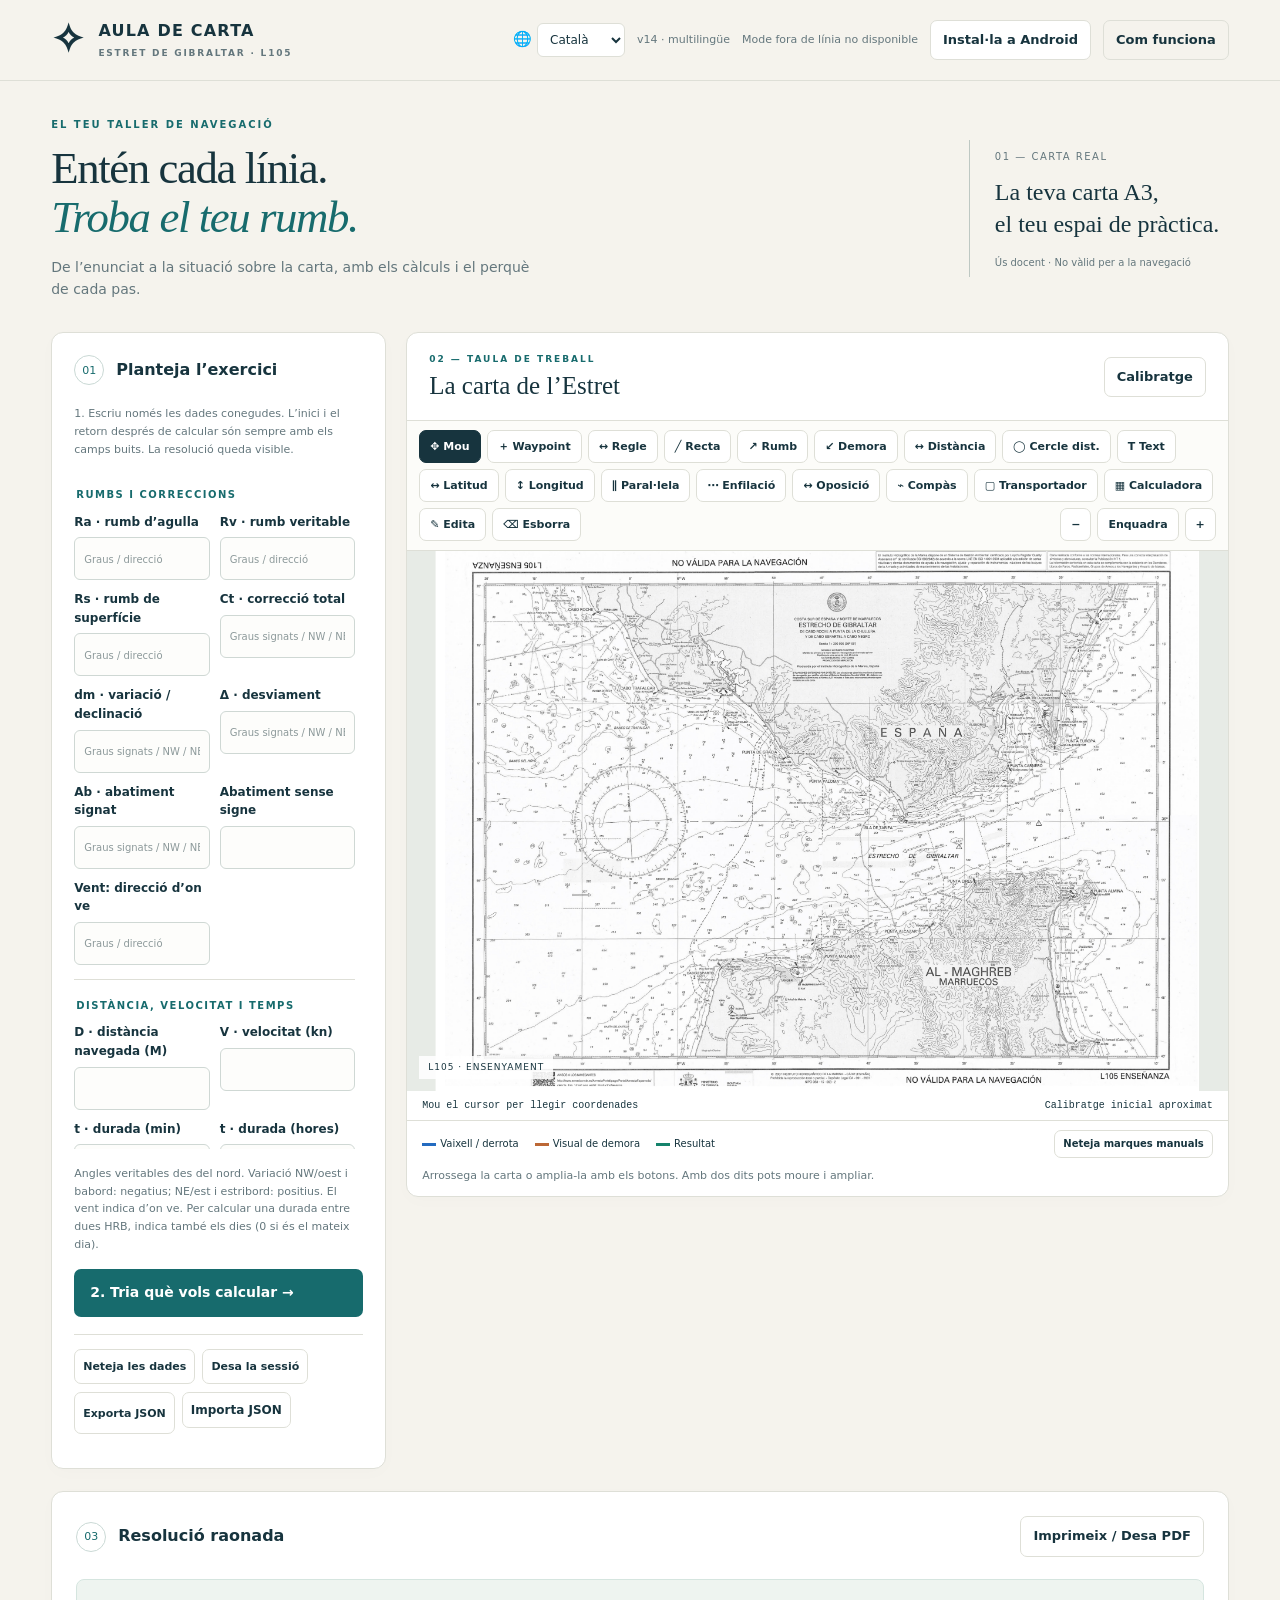
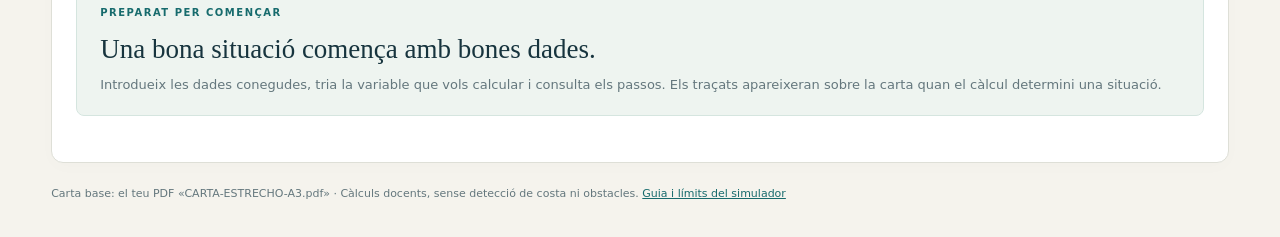
==== commit 348095d7: "Add files via upload" ====
--- a/index.html
+++ b/index.html
@@ -1,7 +1,7 @@
 <!doctype html>
 <html lang="ca"><head><meta charset="utf-8"><meta name="viewport" content="width=device-width,initial-scale=1,viewport-fit=cover"><meta name="theme-color" content="#102d36"><meta name="description" content="Exercicis de carta nàutica sobre la carta A3 de l’Estret. Càlculs i traçats explicats pas a pas, disponibles sense connexió."><link rel="manifest" href="./manifest.webmanifest"><link rel="icon" href="./assets/icon-192.png"><link rel="apple-touch-icon" href="./assets/icon-192.png"><link rel="stylesheet" href="./style.css?v=13"><title>Aula de carta · Estret</title></head>
 <body>
-<header class="topbar"><a class="brand" href="./"><span class="brand-icon">✧</span><span>AULA DE CARTA<small>ESTRET DE GIBRALTAR · L105</small></span></a><div class="head-actions"><label class="language-label">🌐 <select id="language" aria-label="Idioma / Language / Langue"><option value="ca">Català</option><option value="es">Español</option><option value="en">English</option><option value="fr">Français</option></select></label><span class="status" id="appVersion">v13 · multilingüe</span><span class="status" id="offlineStatus">Preparant mode fora de línia</span><button id="install">Instal·la a Android</button><button id="helpBtn" class="quiet">Com funciona</button></div></header>
+<header class="topbar"><a class="brand" href="./"><span class="brand-icon">✧</span><span>AULA DE CARTA<small>ESTRET DE GIBRALTAR · L105</small></span></a><div class="head-actions"><label class="language-label">🌐 <select id="language" aria-label="Idioma / Language / Langue"><option value="ca">Català</option><option value="es">Español</option><option value="en">English</option><option value="fr">Français</option></select></label><span class="status" id="appVersion">v14 · multilingüe</span><span class="status" id="offlineStatus">Preparant mode fora de línia</span><button id="install">Instal·la a Android</button><button id="helpBtn" class="quiet">Com funciona</button></div></header>
 <main>
 <section class="intro"><div><p class="eyebrow">EL TEU TALLER DE NAVEGACIÓ</p><h1>Entén cada línia.<br><em>Troba el teu rumb.</em></h1><p>De l’enunciat a la situació sobre la carta, amb els càlculs i el perquè de cada pas.</p></div><div class="intro-note"><span>01 — CARTA REAL</span><strong>La teva carta A3,<br>el teu espai de pràctica.</strong><small>Ús docent · No vàlid per a la navegació</small></div></section>
 <div class="workspace">
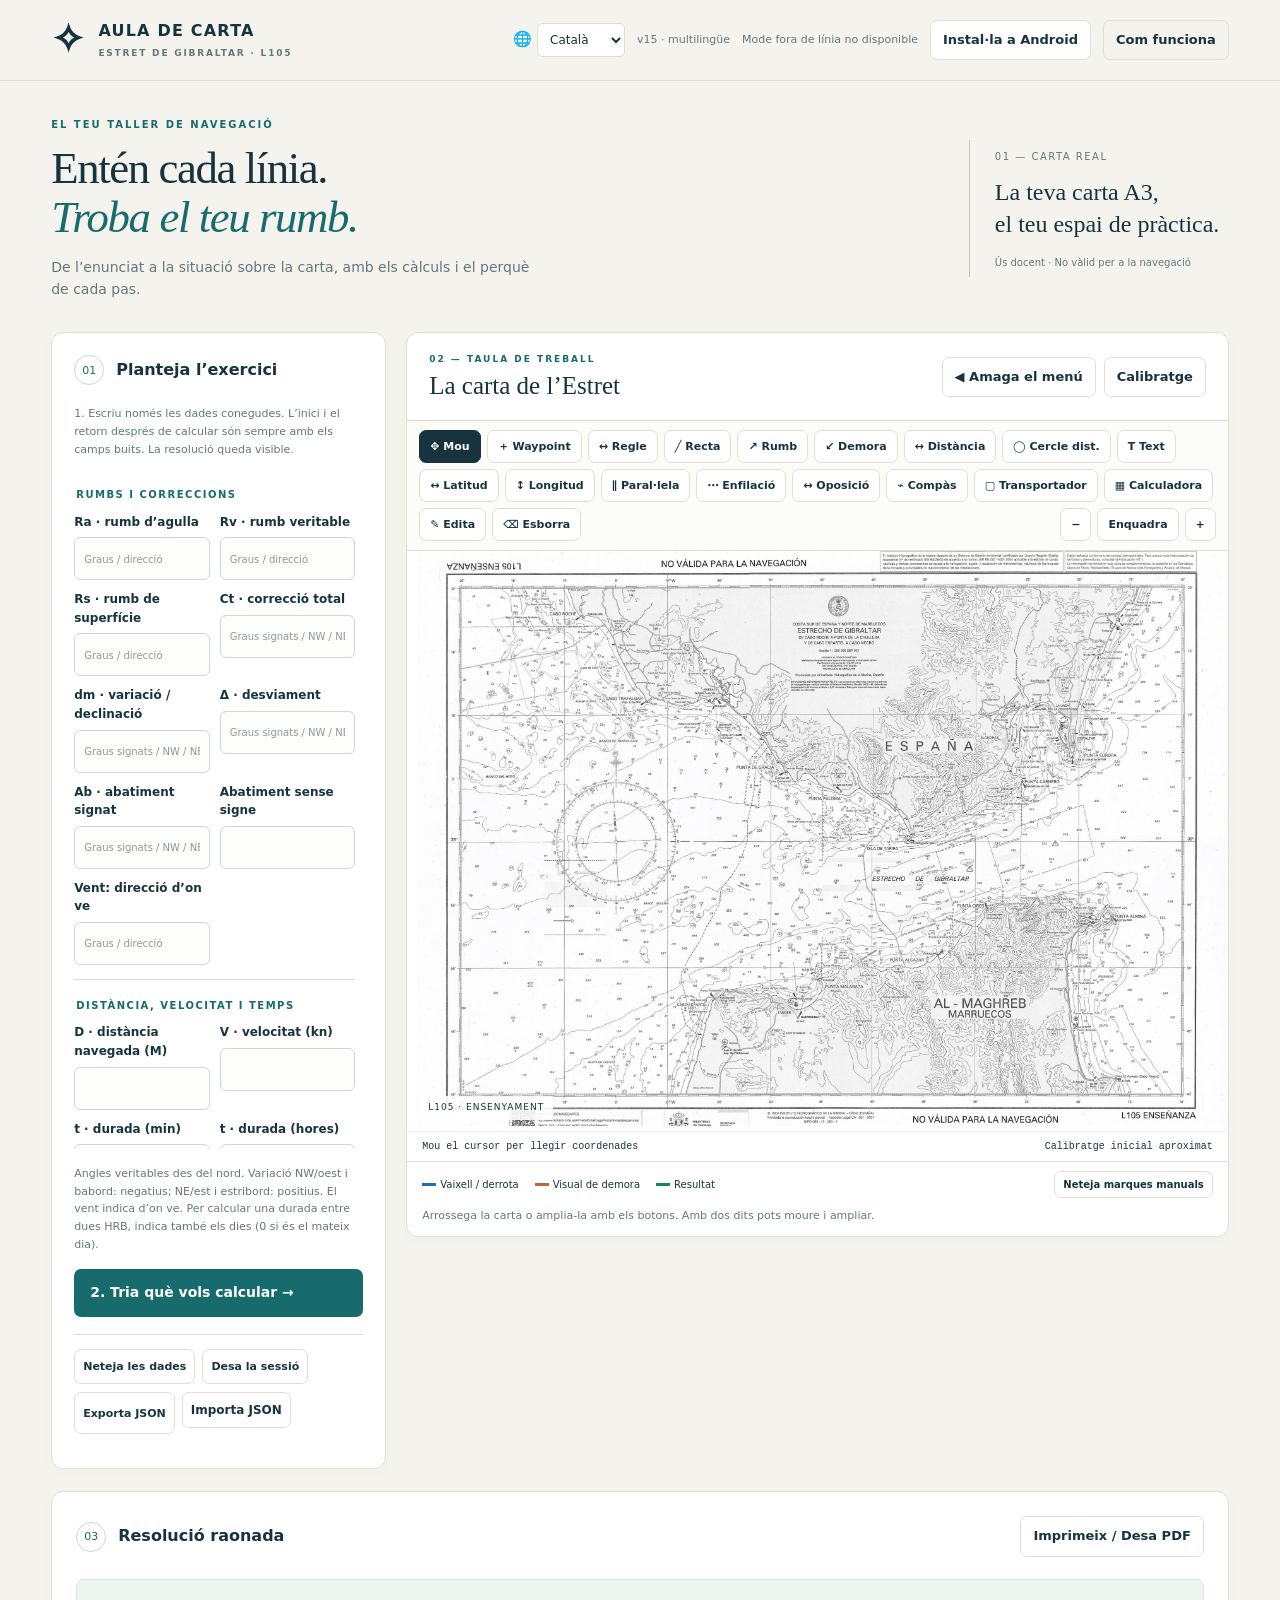
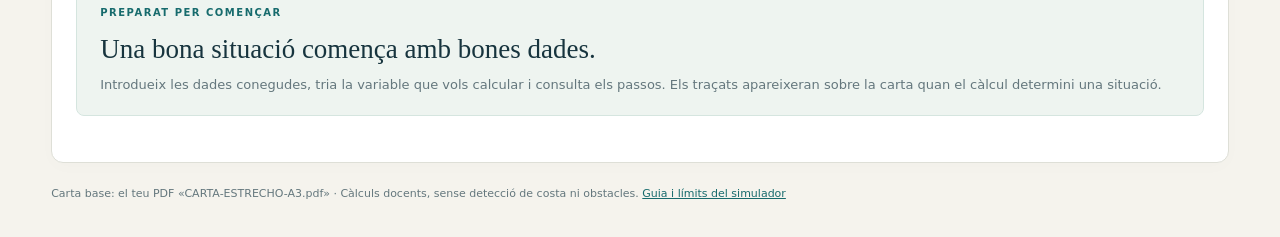
==== commit 2b8605fa: "Menú plegable i correcció de les eines Latitud/Longitud (v15) - Botó per amagar/mostrar el menú de l" ====
--- a/index.html
+++ b/index.html
@@ -1,17 +1,17 @@
 <!doctype html>
-<html lang="ca"><head><meta charset="utf-8"><meta name="viewport" content="width=device-width,initial-scale=1,viewport-fit=cover"><meta name="theme-color" content="#102d36"><meta name="description" content="Exercicis de carta nàutica sobre la carta A3 de l’Estret. Càlculs i traçats explicats pas a pas, disponibles sense connexió."><link rel="manifest" href="./manifest.webmanifest"><link rel="icon" href="./assets/icon-192.png"><link rel="apple-touch-icon" href="./assets/icon-192.png"><link rel="stylesheet" href="./style.css?v=13"><title>Aula de carta · Estret</title></head>
+<html lang="ca"><head><meta charset="utf-8"><meta name="viewport" content="width=device-width,initial-scale=1,viewport-fit=cover"><meta name="theme-color" content="#102d36"><meta name="description" content="Exercicis de carta nàutica sobre la carta A3 de l’Estret. Càlculs i traçats explicats pas a pas, disponibles sense connexió."><link rel="manifest" href="./manifest.webmanifest"><link rel="icon" href="./assets/icon-192.png"><link rel="apple-touch-icon" href="./assets/icon-192.png"><link rel="stylesheet" href="./style.css?v=14"><title>Aula de carta · Estret</title></head>
 <body>
-<header class="topbar"><a class="brand" href="./"><span class="brand-icon">✧</span><span>AULA DE CARTA<small>ESTRET DE GIBRALTAR · L105</small></span></a><div class="head-actions"><label class="language-label">🌐 <select id="language" aria-label="Idioma / Language / Langue"><option value="ca">Català</option><option value="es">Español</option><option value="en">English</option><option value="fr">Français</option></select></label><span class="status" id="appVersion">v14 · multilingüe</span><span class="status" id="offlineStatus">Preparant mode fora de línia</span><button id="install">Instal·la a Android</button><button id="helpBtn" class="quiet">Com funciona</button></div></header>
+<header class="topbar"><a class="brand" href="./"><span class="brand-icon">✧</span><span>AULA DE CARTA<small>ESTRET DE GIBRALTAR · L105</small></span></a><div class="head-actions"><label class="language-label">🌐 <select id="language" aria-label="Idioma / Language / Langue"><option value="ca">Català</option><option value="es">Español</option><option value="en">English</option><option value="fr">Français</option></select></label><span class="status" id="appVersion">v15 · multilingüe</span><span class="status" id="offlineStatus">Preparant mode fora de línia</span><button id="install">Instal·la a Android</button><button id="helpBtn" class="quiet">Com funciona</button></div></header>
 <main>
 <section class="intro"><div><p class="eyebrow">EL TEU TALLER DE NAVEGACIÓ</p><h1>Entén cada línia.<br><em>Troba el teu rumb.</em></h1><p>De l’enunciat a la situació sobre la carta, amb els càlculs i el perquè de cada pas.</p></div><div class="intro-note"><span>01 — CARTA REAL</span><strong>La teva carta A3,<br>el teu espai de pràctica.</strong><small>Ús docent · No vàlid per a la navegació</small></div></section>
 <div class="workspace">
-<aside class="panel exercise"><div class="section-heading"><span class="number">01</span><h2>Planteja l’exercici</h2></div>
+<aside class="panel exercise" id="exercisePanel"><div class="section-heading"><span class="number">01</span><h2>Planteja l’exercici</h2></div>
 <p class="hint">1. Escriu només les dades conegudes. L’inici i el retorn després de calcular són sempre amb els camps buits. La resolució queda visible.</p>
 <form id="exerciseForm"><div id="fields"></div><p class="hint signs">Angles veritables des del nord. Variació NW/oest i babord: negatius; NE/est i estribord: positius. El vent indica d’on ve. Per calcular una durada entre dues HRB, indica també els dies (0 si és el mateix dia).</p><button id="reviewKnown" class="primary" type="submit">2. Tria què vols calcular →</button></form>
 <section id="targetPanel" hidden><h3>2. Variable que vols trobar</h3><p id="knownSummary" class="hint"></p><label for="targetSearch">Busca una variable</label><input id="targetSearch" type="search" placeholder="Nom o símbol de la incògnita"><div id="targetButtons" class="target-grid"></div><button id="editKnown" class="quiet">← Modifica les dades conegudes</button><p class="hint">Es mostren totes les incògnites del simulador. Si la combinació no és suficient o la inversió no és única, la resolució t’ho indicarà.</p></section>
 <div class="button-row bottom-actions"><button id="clearKnown" class="quiet">Neteja les dades</button><button id="save" class="quiet">Desa la sessió</button></div><div class="button-row"><button id="export" class="quiet">Exporta JSON</button><label class="file-button">Importa JSON<input type="file" id="import" accept="application/json,.json"></label></div><p id="message" role="status" class="message"></p>
 </aside>
-<section class="chart-panel panel"><div class="chart-heading"><div><p class="eyebrow">02 — TAULA DE TREBALL</p><h2>La carta de l’Estret</h2></div><button id="calibrate" class="quiet">Calibratge</button></div>
+<section class="chart-panel panel"><div class="chart-heading"><div><p class="eyebrow">02 — TAULA DE TREBALL</p><h2>La carta de l’Estret</h2></div><div class="chart-heading-actions"><button id="toggleSidebar" class="quiet" aria-controls="exercisePanel" aria-expanded="true">◀ Amaga el menú</button><button id="calibrate" class="quiet">Calibratge</button></div></div>
 <div class="chart-tools" role="toolbar" aria-label="Eines de carta"><button data-tool="pan" aria-pressed="true">✥ Mou</button><button data-tool="point" aria-pressed="false">＋ Waypoint</button><button data-tool="measure" aria-pressed="false">↔ Regle</button><button data-tool="line" aria-pressed="false">╱ Recta</button><button data-tool="course" aria-pressed="false">↗ Rumb</button><button data-tool="bearing" aria-pressed="false">↙ Demora</button><button data-tool="distance" aria-pressed="false">↔ Distància</button><button data-tool="circle" aria-pressed="false">◯ Cercle dist.</button><button data-tool="text" aria-pressed="false">T Text</button><button data-tool="latitude" aria-pressed="false">↔ Latitud</button><button data-tool="longitude" aria-pressed="false">↕ Longitud</button><button data-tool="parallel" aria-pressed="false">∥ Paral·lela</button><button data-tool="alignment" aria-pressed="false">⋯ Enfilació</button><button data-tool="opposition" aria-pressed="false">↔ Oposició</button><button data-tool="compass" aria-pressed="false">⌁ Compàs</button><button id="protractor" aria-pressed="false">▢ Transportador</button><button id="calculatorBtn">▦ Calculadora</button><button data-tool="edit" aria-pressed="false">✎ Edita</button><button data-tool="erase" aria-pressed="false">⌫ Esborra</button><span class="spacer"></span><button id="zoomOut" aria-label="Allunya">−</button><button id="fit">Enquadra</button><button id="zoomIn" aria-label="Apropa">+</button></div>
 <div id="drawingControls" class="instrument-controls" hidden><label>Text / nom <input id="drawingLabel" type="text" maxlength="160" placeholder="Anotació o nom del punt"></label><label id="drawingAngleControl">Angle veritable <input id="drawingAngle" type="number" step="0.1" placeholder="°"> °</label><label id="drawingDistanceControl">Distància / radi <input id="drawingDistance" type="number" min="0.001" max="1000" step="0.001" placeholder="M"> M</label><label id="drawingCoordinateControl">Coordenada <input id="drawingCoordinate" placeholder="36° 05 N"></label><button id="applyDrawing" class="quiet">Aplica al punt marcat</button><span id="drawingReadout" role="status"></span></div>
 <div id="editControls" class="instrument-controls" hidden><label>Element <select id="editSelection" aria-label="Element per editar"></select></label><button id="deleteSelected">Esborra l’element</button><button id="undoDelete" class="quiet" disabled>Desfés l’esborrat</button><span id="editReadout" role="status">Selecciona un element a la carta o a la llista.</span></div>
@@ -25,4 +25,4 @@
 <dialog id="helpDialog"><button class="close" data-close aria-label="Tanca">×</button><p class="eyebrow">PETITA GUIA DE BORD</p><h2>Dades conegudes → incògnita</h2><ol><li>Tots els camps estan disponibles des del principi, agrupats per tema. Escriu només el que saps; una casella buida és una incògnita, i zero s’ha d’introduir expressament si és una dada coneguda.</li><li>Prem «Tria què vols calcular» per revisar les dades i obrir les variables objectiu.</li><li>Prem la variable desconeguda que vols trobar. El motor encadena les fórmules necessàries i mostra els passos amb les teves dades.</li><li>Si falten dades, hi ha contradiccions o la inversió no és única, no es dona un resultat inventat. Els noms dels fars no carreguen coordenades automàticament.</li></ol><p>Es mantenen les eines manuals de carta, el transportador quadrat i el compàs de radi constant en milles. No es modelen corrents. Les observacions A i B comparteixen el mateix rumb i correcció en tractar-se d’observacions simultànies.</p><h3>Eines de traçat i edició</h3><p>Rumb, demora i cercle accepten dos clics o un primer punt més valors exactes al panell. La demora veritable es llegeix del vaixell cap a la referència. Distància deixa una mesura permanent. Text i waypoint utilitzen el camp «Text / nom». Latitud i longitud tracen un paral·lel o meridià, amb coordenada exacta opcional.</p><p>Paral·lela necessita tres clics: A i B de la direcció base, i el punt de pas. Enfilació ressalta les prolongacions fora dels dos punts; oposició ressalta el segment entre tots dos.</p><p><strong>Edita:</strong> toca un element o selecciona’l a la llista i prem «Esborra l’element». Inclou rectes, arcs, textos, regle, compàs, transportador i traçats de resolució. «Esborra» elimina directament allò que toquis. «Desfés l’esborrat» recupera l’últim element. La tecla Supr també esborra la selecció amb la carta enfocada.</p><h3>Instal·la i treballa sense connexió</h3><p>En Android: menú del navegador → Instal·la l’aplicació / Afegeix a la pantalla d’inici. En iPhone: Safari → Comparteix → Afegeix a la pantalla d’inici. Espera l’indicador «Disponible fora de línia» abans de desconnectar-te.</p><p>El text importat es processa al dispositiu. No hi ha IA remota ni clau API. Els exercicis no compatibles (marees, demores no simultànies, tres visuals, etc.) requereixen un motor addicional.</p><a href="./README.md">Llegeix la guia completa →</a></dialog>
 <dialog id="calculatorDialog"><button class="close" data-close aria-label="Tanca">×</button><p class="eyebrow">CÀLCULS DE CARTA</p><h2>Calculadora</h2><form id="calculatorForm"><label for="calculatorExpression">Expressió</label><input id="calculatorExpression" class="calculator-input" maxlength="500" placeholder="5 * 90 / 60" required><p class="hint">+ − * / ^ i parèntesis. sin, cos, tan i funcions inverses en graus; sqrt, abs, ln, log i pi.</p><button type="submit" class="primary">Calcula</button></form><output id="calculatorResult" class="calculator-result" aria-live="polite"></output><p class="hint">Exemples: distància = 5 × 90 / 60 = 7,5 M · correcció = 125 − 120 = 5°.</p></dialog>
 <dialog id="calibrationDialog"><button class="close" data-close aria-label="Tanca">×</button><p class="eyebrow">ALINEA LA CARTA</p><h2>Calibratge de la quadrícula</h2><p>La imatge és un escaneig. El calibratge inicial és aproximat. Marca dues interseccions ben separades per ajustar longitud i latitud en projecció Mercator. No elimina rotació ni deformacions locals del paper.</p><p id="calibrationReadout" class="hint"></p><div class="cal-grid"><label>Latitud A<input id="calLatA" value="36° 10 N"></label><label>Longitud A<input id="calLonA" value="6° 00 W"></label><label>Latitud B<input id="calLatB" value="35° 50 N"></label><label>Longitud B<input id="calLonB" value="5° 20 W"></label></div><button id="startCal" class="primary">Marca A i després B sobre la carta</button><p class="hint">Comprova després una tercera intersecció amb el cursor. L’error gràfic depèn del calibratge; els resultats numèrics no.</p><button id="resetCal" class="quiet">Restaura el calibratge inicial</button></dialog>
-<script type="module" src="./app.js?v=13"></script></body></html>
+<script type="module" src="./app.js?v=14"></script></body></html>
--- a/style.css
+++ b/style.css
@@ -1,5 +1,5 @@
 [hidden]{display:none!important}
-:root{--ink:#17343e;--muted:#64777d;--paper:#f5f3ed;--line:#dedfd7;--teal:#176b6d;--orange:#bc6836;--blue:#236bc0;--green:#15836c}*{box-sizing:border-box}body{margin:0;color:var(--ink);background:var(--paper);font:15px/1.55 system-ui,-apple-system,BlinkMacSystemFont,"Segoe UI",sans-serif}button,input,select,textarea{font:inherit}button,.file-button{cursor:pointer;border:1px solid var(--line);background:white;border-radius:7px;padding:9px 12px;color:var(--ink);font-size:13px;font-weight:600}button:hover,.file-button:hover{background:#e9efeb}button:focus-visible,input:focus-visible,select:focus-visible,textarea:focus-visible,a:focus-visible{outline:3px solid #d6a356;outline-offset:2px}button:disabled{opacity:.45;cursor:default}button[aria-pressed=true]{background:var(--ink);color:white;border-color:var(--ink)}.quiet{background:transparent}.topbar{display:flex;align-items:center;justify-content:space-between;padding:19px 4vw;border-bottom:1px solid var(--line);gap:20px}.brand{display:flex;align-items:center;gap:12px;color:var(--ink);text-decoration:none;font-size:16px;font-weight:750;letter-spacing:1.2px}.brand small{display:block;font-size:9px;letter-spacing:1.8px;margin-top:3px;color:var(--muted)}.brand-icon{font-size:40px;font-family:Georgia,serif;line-height:1}.head-actions{display:flex;align-items:center;gap:12px}.status{font-size:11px;color:var(--muted)}main{max-width:1800px;margin:auto;padding:0 4vw}.intro{display:flex;align-items:center;justify-content:space-between;gap:40px;padding:36px 0 32px}.eyebrow{font-size:10px;letter-spacing:2px;font-weight:750;margin:0 0 12px;color:var(--teal)}h1{font:normal clamp(34px,3.5vw,52px)/1.08 Georgia,serif;letter-spacing:-1.4px;margin:0 0 16px}h1 em{font-weight:400;color:var(--teal)}.intro p:not(.eyebrow){max-width:490px;color:var(--muted);font-size:14px;margin:0}.intro-note{padding:4px 0 4px 25px;border-left:1px solid #bec8c3;min-width:260px}.intro-note span{font-size:10px;letter-spacing:1.5px;color:var(--muted)}.intro-note strong{display:block;font:normal 24px/1.3 Georgia,serif;margin:10px 0}.intro-note small{font-size:10px;color:var(--muted)}.workspace{display:grid;grid-template-columns:335px minmax(0,1fr);gap:20px;align-items:start}.panel{background:#fff;border:1px solid var(--line);border-radius:12px;overflow:hidden;box-shadow:0 4px 18px #17343e04}.exercise{padding:22px}.section-heading{display:flex;align-items:center;gap:12px;margin-bottom:20px}.number{border:1px solid #cad9d5;color:var(--teal);border-radius:50%;width:30px;height:30px;display:grid;place-items:center;font-size:11px;flex-shrink:0}h2{font-size:16px;font-weight:650;margin:0}.exercise label{display:block;font-size:12px;font-weight:600;margin-bottom:6px}.exercise select,.exercise input,textarea,.cal-grid input{width:100%;border:1px solid #cfd8d4;border-radius:6px;padding:10px 9px;background:#fdfdfb;color:var(--ink);min-height:43px}select{font-size:13px}details{margin:16px 0;border-bottom:1px solid var(--line);padding-bottom:14px}summary{font-size:12px;cursor:pointer;color:var(--teal);font-weight:650}.hint{font-size:11px;line-height:1.6;color:var(--muted)}textarea{font-family:ui-monospace,monospace;font-size:12px;resize:vertical}.button-row{display:flex;gap:7px;flex-wrap:wrap;margin-top:8px}.button-row button,.file-button{font-size:11px;padding:8px}fieldset{border:0;padding:0;margin:18px 0}legend{font-size:10px;text-transform:uppercase;letter-spacing:1.5px;color:var(--teal);font-weight:750;margin-bottom:10px}.field-grid{display:grid;grid-template-columns:1fr 1fr;gap:10px}.field-grid .wide{grid-column:1/-1}.field-grid input{font-size:13px}.field-help{font-size:10px;color:var(--muted);margin:3px 0 0}.primary{background:var(--teal);color:white;border:0;width:100%;display:flex;justify-content:space-between;align-items:center;padding:13px 16px;font-size:14px}.primary:hover{background:#12585a}.signs{margin:16px 0}.bottom-actions{border-top:1px solid var(--line);padding-top:14px;margin-top:17px}.file-button input{display:none}.message{font-size:12px;color:var(--teal);margin-bottom:0}.message.error{color:#a63726}.chart-heading{padding:20px 22px;display:flex;align-items:center;justify-content:space-between;gap:10px}.chart-heading .eyebrow{margin:0 0 5px;font-size:9px}.chart-heading h2{font:normal 25px Georgia,serif}.chart-tools{border-top:1px solid var(--line);border-bottom:1px solid var(--line);padding:9px 12px;display:flex;align-items:center;gap:6px;flex-wrap:wrap;background:#fcfcf9}.chart-tools button{font-size:11px;padding:7px 10px}.spacer{flex:1}#chartViewport{position:relative;width:100%;height:clamp(430px,60vh,750px);overflow:hidden;background:#e7ebe6;touch-action:none;cursor:grab}#chartViewport svg{display:block;width:100%;height:100%;user-select:none}.chart-badge{position:absolute;bottom:12px;left:12px;padding:5px 9px;background:#ffffffde;font-size:9px;letter-spacing:1px;pointer-events:none}.chart-loading{position:absolute;inset:0;display:grid;place-items:center;background:#f5f3ed;pointer-events:none}.chart-footer{display:flex;justify-content:space-between;gap:10px;flex-wrap:wrap;padding:9px 15px;border-bottom:1px solid var(--line);font:10px ui-monospace,monospace}.legend{display:flex;align-items:center;gap:16px;flex-wrap:wrap;padding:9px 15px;font-size:10px}.legend i{width:14px;height:3px;display:inline-block;vertical-align:middle;margin-right:4px}.blue{background:var(--blue)}.orange{background:var(--orange)}.green{background:var(--green)}.legend button{margin-left:auto;font-size:10px;padding:5px 8px}.chart-hint{padding:0 15px;margin-top:0}.resolution{margin:22px 0 0;padding:24px}.resolution-heading{display:flex;align-items:center;justify-content:space-between;gap:15px}.resolution-heading .section-heading{margin:0}.result-summary{background:#eef4f0;border:1px solid #d5e5df;border-radius:8px;padding:20px 23px;margin:22px 0}.result-summary>span{font-size:10px;font-weight:750;letter-spacing:1.5px;color:var(--teal)}.result-summary h3{font:normal 27px/1.35 Georgia,serif;margin:8px 0}.result-summary p{font-size:13px;color:var(--muted);margin:0}.metrics{display:flex;gap:35px;flex-wrap:wrap;margin:12px 0}.metric strong{font:normal 26px Georgia,serif;display:block}.metric small{font-size:10px;text-transform:uppercase;letter-spacing:1px}.step-card{border-top:1px solid var(--line);padding:20px 12px;display:grid;grid-template-columns:35px 1fr;gap:12px;border-radius:5px}.step-card.active{background:#f6f8f3;box-shadow:inset 3px 0 var(--teal)}.step-card h3{font-size:15px;margin:1px 0 7px}.step-card p{font-size:13px;margin:6px 0;color:#526870}.step-card code{display:block;background:#f1f3ef;border:1px solid #e1e5dc;border-radius:5px;padding:11px 13px;white-space:pre-wrap;font-size:12px;line-height:1.7;color:#234951;margin-top:10px}.step-card button{font-size:10px;padding:4px 8px;margin-top:10px}#stepControls{display:flex;align-items:center;gap:12px;flex-wrap:wrap;margin-bottom:12px}#stepControls[hidden]{display:none}#stepCounter{font-size:12px}.ink-line{fill:none;stroke-width:3;vector-effect:non-scaling-stroke}.ink-label{font:600 18px system-ui,sans-serif;paint-order:stroke;stroke:white;stroke-width:5px;stroke-linejoin:round;fill:#17343e}.ink-point{stroke:#fff;stroke-width:2;vector-effect:non-scaling-stroke}footer{font-size:11px;color:var(--muted);padding:22px 0 35px}a{color:var(--teal)}dialog{max-width:650px;width:calc(100% - 30px);border:1px solid var(--line);border-radius:14px;padding:32px;color:var(--ink);max-height:90dvh;overflow:auto}dialog::backdrop{background:#102d3670;backdrop-filter:blur(3px)}dialog h2{font:normal 29px Georgia,serif;margin-bottom:18px}dialog p,dialog li{font-size:13px}dialog li{margin-bottom:10px}.close{position:absolute;right:12px;top:10px;background:transparent;border:0;font-size:25px}.cal-grid{display:grid;grid-template-columns:1fr 1fr;gap:12px;margin:20px 0}.cal-grid label{font-size:12px}.cal-grid input{display:block;font-size:13px;margin-top:5px}@media(min-width:1500px){.workspace{grid-template-columns:370px minmax(0,1fr)}}@media(max-width:950px){main{padding:0 20px}.topbar{padding:16px 20px}.status{max-width:120px}.intro-note{display:none}.workspace{grid-template-columns:290px minmax(0,1fr);gap:12px}.exercise{padding:17px}.chart-heading{padding:17px}#chartViewport{height:530px}.chart-heading h2{font-size:21px}.chart-footer{font-size:9px}}@media(max-width:720px){main{padding:0 12px}.topbar{padding:14px 16px;gap:8px;flex-wrap:wrap}.brand{font-size:14px}.brand small{font-size:8px}.head-actions{gap:8px}.head-actions button{font-size:10px;padding:7px}.status{font-size:9px;max-width:105px}.intro{padding:26px 6px}.intro p:not(.eyebrow){font-size:12px}.workspace{display:flex;flex-direction:column}.exercise,.chart-panel{width:100%}.exercise{padding:20px}.exercise fieldset{margin:15px 0}.field-grid{grid-template-columns:1fr 1fr}.chart-panel{order:-1}#chartViewport{height:58vh;min-height:330px}.chart-tools button{padding:8px;font-size:10px}.chart-heading{padding:15px}.chart-heading h2{font-size:24px}.chart-footer{font-size:9px}.resolution{padding:18px 14px}.resolution-heading button{font-size:10px}.result-summary{padding:18px}.result-summary h3{font-size:23px}.step-card{padding:18px 5px;grid-template-columns:30px 1fr;gap:8px}.metrics{gap:20px}.metric strong{font-size:22px}.intro h1 br{display:none}dialog{padding:26px 20px}.legend{gap:10px}}@media print{.topbar,.intro,.exercise,.chart-tools,.chart-footer,.legend,.chart-hint,.resolution-heading button,#stepControls,footer,.chart-heading button{display:none!important}body,main{background:white;padding:0}.workspace{display:block}.chart-panel{break-inside:avoid}#chartViewport{height:16cm}.resolution{border:0;padding:0}.step-card{break-inside:avoid}.step-card button{display:none}.panel{box-shadow:none}.result-summary{background:white}.ink-label{font-size:18px}}
+:root{--ink:#17343e;--muted:#64777d;--paper:#f5f3ed;--line:#dedfd7;--teal:#176b6d;--orange:#bc6836;--blue:#236bc0;--green:#15836c}*{box-sizing:border-box}body{margin:0;color:var(--ink);background:var(--paper);font:15px/1.55 system-ui,-apple-system,BlinkMacSystemFont,"Segoe UI",sans-serif}button,input,select,textarea{font:inherit}button,.file-button{cursor:pointer;border:1px solid var(--line);background:white;border-radius:7px;padding:9px 12px;color:var(--ink);font-size:13px;font-weight:600}button:hover,.file-button:hover{background:#e9efeb}button:focus-visible,input:focus-visible,select:focus-visible,textarea:focus-visible,a:focus-visible{outline:3px solid #d6a356;outline-offset:2px}button:disabled{opacity:.45;cursor:default}button[aria-pressed=true]{background:var(--ink);color:white;border-color:var(--ink)}.quiet{background:transparent}.topbar{display:flex;align-items:center;justify-content:space-between;padding:19px 4vw;border-bottom:1px solid var(--line);gap:20px}.brand{display:flex;align-items:center;gap:12px;color:var(--ink);text-decoration:none;font-size:16px;font-weight:750;letter-spacing:1.2px}.brand small{display:block;font-size:9px;letter-spacing:1.8px;margin-top:3px;color:var(--muted)}.brand-icon{font-size:40px;font-family:Georgia,serif;line-height:1}.head-actions{display:flex;align-items:center;gap:12px}.status{font-size:11px;color:var(--muted)}main{max-width:1800px;margin:auto;padding:0 4vw}.intro{display:flex;align-items:center;justify-content:space-between;gap:40px;padding:36px 0 32px}.eyebrow{font-size:10px;letter-spacing:2px;font-weight:750;margin:0 0 12px;color:var(--teal)}h1{font:normal clamp(34px,3.5vw,52px)/1.08 Georgia,serif;letter-spacing:-1.4px;margin:0 0 16px}h1 em{font-weight:400;color:var(--teal)}.intro p:not(.eyebrow){max-width:490px;color:var(--muted);font-size:14px;margin:0}.intro-note{padding:4px 0 4px 25px;border-left:1px solid #bec8c3;min-width:260px}.intro-note span{font-size:10px;letter-spacing:1.5px;color:var(--muted)}.intro-note strong{display:block;font:normal 24px/1.3 Georgia,serif;margin:10px 0}.intro-note small{font-size:10px;color:var(--muted)}.workspace{display:grid;grid-template-columns:335px minmax(0,1fr);gap:20px;align-items:start}.panel{background:#fff;border:1px solid var(--line);border-radius:12px;overflow:hidden;box-shadow:0 4px 18px #17343e04}.exercise{padding:22px}.section-heading{display:flex;align-items:center;gap:12px;margin-bottom:20px}.number{border:1px solid #cad9d5;color:var(--teal);border-radius:50%;width:30px;height:30px;display:grid;place-items:center;font-size:11px;flex-shrink:0}h2{font-size:16px;font-weight:650;margin:0}.exercise label{display:block;font-size:12px;font-weight:600;margin-bottom:6px}.exercise select,.exercise input,textarea,.cal-grid input{width:100%;border:1px solid #cfd8d4;border-radius:6px;padding:10px 9px;background:#fdfdfb;color:var(--ink);min-height:43px}select{font-size:13px}details{margin:16px 0;border-bottom:1px solid var(--line);padding-bottom:14px}summary{font-size:12px;cursor:pointer;color:var(--teal);font-weight:650}.hint{font-size:11px;line-height:1.6;color:var(--muted)}textarea{font-family:ui-monospace,monospace;font-size:12px;resize:vertical}.button-row{display:flex;gap:7px;flex-wrap:wrap;margin-top:8px}.button-row button,.file-button{font-size:11px;padding:8px}fieldset{border:0;padding:0;margin:18px 0}legend{font-size:10px;text-transform:uppercase;letter-spacing:1.5px;color:var(--teal);font-weight:750;margin-bottom:10px}.field-grid{display:grid;grid-template-columns:1fr 1fr;gap:10px}.field-grid .wide{grid-column:1/-1}.field-grid input{font-size:13px}.field-help{font-size:10px;color:var(--muted);margin:3px 0 0}.primary{background:var(--teal);color:white;border:0;width:100%;display:flex;justify-content:space-between;align-items:center;padding:13px 16px;font-size:14px}.primary:hover{background:#12585a}.signs{margin:16px 0}.bottom-actions{border-top:1px solid var(--line);padding-top:14px;margin-top:17px}.file-button input{display:none}.message{font-size:12px;color:var(--teal);margin-bottom:0}.message.error{color:#a63726}.chart-heading{padding:20px 22px;display:flex;align-items:center;justify-content:space-between;gap:10px}.chart-heading .eyebrow{margin:0 0 5px;font-size:9px}.chart-heading h2{font:normal 25px Georgia,serif}.chart-tools{border-top:1px solid var(--line);border-bottom:1px solid var(--line);padding:9px 12px;display:flex;align-items:center;gap:6px;flex-wrap:wrap;background:#fcfcf9}.chart-tools button{font-size:11px;padding:7px 10px}.spacer{flex:1}#chartViewport{position:relative;width:100%;height:auto;aspect-ratio:2600/1839;min-height:430px;max-height:calc(100vh - 140px);overflow:hidden;background:#e7ebe6;touch-action:none;cursor:grab}#chartViewport svg{display:block;width:100%;height:100%;user-select:none}.chart-badge{position:absolute;bottom:12px;left:12px;padding:5px 9px;background:#ffffffde;font-size:9px;letter-spacing:1px;pointer-events:none}.chart-loading{position:absolute;inset:0;display:grid;place-items:center;background:#f5f3ed;pointer-events:none}.chart-footer{display:flex;justify-content:space-between;gap:10px;flex-wrap:wrap;padding:9px 15px;border-bottom:1px solid var(--line);font:10px ui-monospace,monospace}.legend{display:flex;align-items:center;gap:16px;flex-wrap:wrap;padding:9px 15px;font-size:10px}.legend i{width:14px;height:3px;display:inline-block;vertical-align:middle;margin-right:4px}.blue{background:var(--blue)}.orange{background:var(--orange)}.green{background:var(--green)}.legend button{margin-left:auto;font-size:10px;padding:5px 8px}.chart-hint{padding:0 15px;margin-top:0}.resolution{margin:22px 0 0;padding:24px}.resolution-heading{display:flex;align-items:center;justify-content:space-between;gap:15px}.resolution-heading .section-heading{margin:0}.result-summary{background:#eef4f0;border:1px solid #d5e5df;border-radius:8px;padding:20px 23px;margin:22px 0}.result-summary>span{font-size:10px;font-weight:750;letter-spacing:1.5px;color:var(--teal)}.result-summary h3{font:normal 27px/1.35 Georgia,serif;margin:8px 0}.result-summary p{font-size:13px;color:var(--muted);margin:0}.metrics{display:flex;gap:35px;flex-wrap:wrap;margin:12px 0}.metric strong{font:normal 26px Georgia,serif;display:block}.metric small{font-size:10px;text-transform:uppercase;letter-spacing:1px}.step-card{border-top:1px solid var(--line);padding:20px 12px;display:grid;grid-template-columns:35px 1fr;gap:12px;border-radius:5px}.step-card.active{background:#f6f8f3;box-shadow:inset 3px 0 var(--teal)}.step-card h3{font-size:15px;margin:1px 0 7px}.step-card p{font-size:13px;margin:6px 0;color:#526870}.step-card code{display:block;background:#f1f3ef;border:1px solid #e1e5dc;border-radius:5px;padding:11px 13px;white-space:pre-wrap;font-size:12px;line-height:1.7;color:#234951;margin-top:10px}.step-card button{font-size:10px;padding:4px 8px;margin-top:10px}#stepControls{display:flex;align-items:center;gap:12px;flex-wrap:wrap;margin-bottom:12px}#stepControls[hidden]{display:none}#stepCounter{font-size:12px}.ink-line{fill:none;stroke-width:3;vector-effect:non-scaling-stroke}.ink-label{font:600 18px system-ui,sans-serif;paint-order:stroke;stroke:white;stroke-width:5px;stroke-linejoin:round;fill:#17343e}.ink-point{stroke:#fff;stroke-width:2;vector-effect:non-scaling-stroke}footer{font-size:11px;color:var(--muted);padding:22px 0 35px}a{color:var(--teal)}dialog{max-width:650px;width:calc(100% - 30px);border:1px solid var(--line);border-radius:14px;padding:32px;color:var(--ink);max-height:90dvh;overflow:auto}dialog::backdrop{background:#102d3670;backdrop-filter:blur(3px)}dialog h2{font:normal 29px Georgia,serif;margin-bottom:18px}dialog p,dialog li{font-size:13px}dialog li{margin-bottom:10px}.close{position:absolute;right:12px;top:10px;background:transparent;border:0;font-size:25px}.cal-grid{display:grid;grid-template-columns:1fr 1fr;gap:12px;margin:20px 0}.cal-grid label{font-size:12px}.cal-grid input{display:block;font-size:13px;margin-top:5px}@media(min-width:1500px){.workspace{grid-template-columns:370px minmax(0,1fr)}}@media(max-width:950px){main{padding:0 20px}.topbar{padding:16px 20px}.status{max-width:120px}.intro-note{display:none}.workspace{grid-template-columns:290px minmax(0,1fr);gap:12px}.exercise{padding:17px}.chart-heading{padding:17px}#chartViewport{height:530px}.chart-heading h2{font-size:21px}.chart-footer{font-size:9px}}@media(max-width:720px){main{padding:0 12px}.topbar{padding:14px 16px;gap:8px;flex-wrap:wrap}.brand{font-size:14px}.brand small{font-size:8px}.head-actions{gap:8px}.head-actions button{font-size:10px;padding:7px}.status{font-size:9px;max-width:105px}.intro{padding:26px 6px}.intro p:not(.eyebrow){font-size:12px}.workspace{display:flex;flex-direction:column}.exercise,.chart-panel{width:100%}.exercise{padding:20px}.exercise fieldset{margin:15px 0}.field-grid{grid-template-columns:1fr 1fr}.chart-panel{order:-1}#chartViewport{height:58vh;min-height:330px}.chart-tools button{padding:8px;font-size:10px}.chart-heading{padding:15px}.chart-heading h2{font-size:24px}.chart-footer{font-size:9px}.resolution{padding:18px 14px}.resolution-heading button{font-size:10px}.result-summary{padding:18px}.result-summary h3{font-size:23px}.step-card{padding:18px 5px;grid-template-columns:30px 1fr;gap:8px}.metrics{gap:20px}.metric strong{font-size:22px}.intro h1 br{display:none}dialog{padding:26px 20px}.legend{gap:10px}}@media print{.topbar,.intro,.exercise,.chart-tools,.chart-footer,.legend,.chart-hint,.resolution-heading button,#stepControls,footer,.chart-heading button{display:none!important}body,main{background:white;padding:0}.workspace{display:block}.chart-panel{break-inside:avoid}#chartViewport{height:16cm}.resolution{border:0;padding:0}.step-card{break-inside:avoid}.step-card button{display:none}.panel{box-shadow:none}.result-summary{background:white}.ink-label{font-size:18px}}
 
 .instrument-controls{display:flex;align-items:center;gap:12px;flex-wrap:wrap;padding:10px 15px;background:#eef4f0;border-bottom:1px solid var(--line);font-size:12px}.instrument-controls label{display:flex;align-items:center;gap:6px}.instrument-controls input{width:85px;padding:6px;border:1px solid #cfd8d4;border-radius:5px;background:#fff;color:var(--ink)}.instrument-controls button{font-size:11px;padding:6px 9px}.instrument-handle{cursor:move;pointer-events:all}.instrument-handle[data-handle=cord]{cursor:crosshair}#instrumentReadout{font-weight:650;color:var(--teal)}@media print{.instrument-controls{display:none!important}}
 
@@ -12,3 +12,5 @@
 #targetSearch{width:100%;padding:10px;border:1px solid var(--line);border-radius:6px;margin-top:5px}.target-grid{max-height:450px;overflow:auto}#knownSummary{max-height:160px;overflow:auto}@media(min-width:721px){#fields{max-height:680px;overflow:auto;padding-right:8px}}
 
 .language-label{display:flex;align-items:center;gap:5px}.language-label select{font:12px system-ui;color:var(--ink);background:white;border:1px solid var(--line);border-radius:6px;padding:8px}html[lang=en] .brand{letter-spacing:.8px}#appVersion{white-space:nowrap}
+
+.chart-heading-actions{display:flex;gap:8px;flex-wrap:wrap;justify-content:flex-end}.workspace.sidebar-hidden{grid-template-columns:minmax(0,1fr)}.workspace.sidebar-hidden>.exercise{display:none}#drawingReadout.error{color:#a63726}
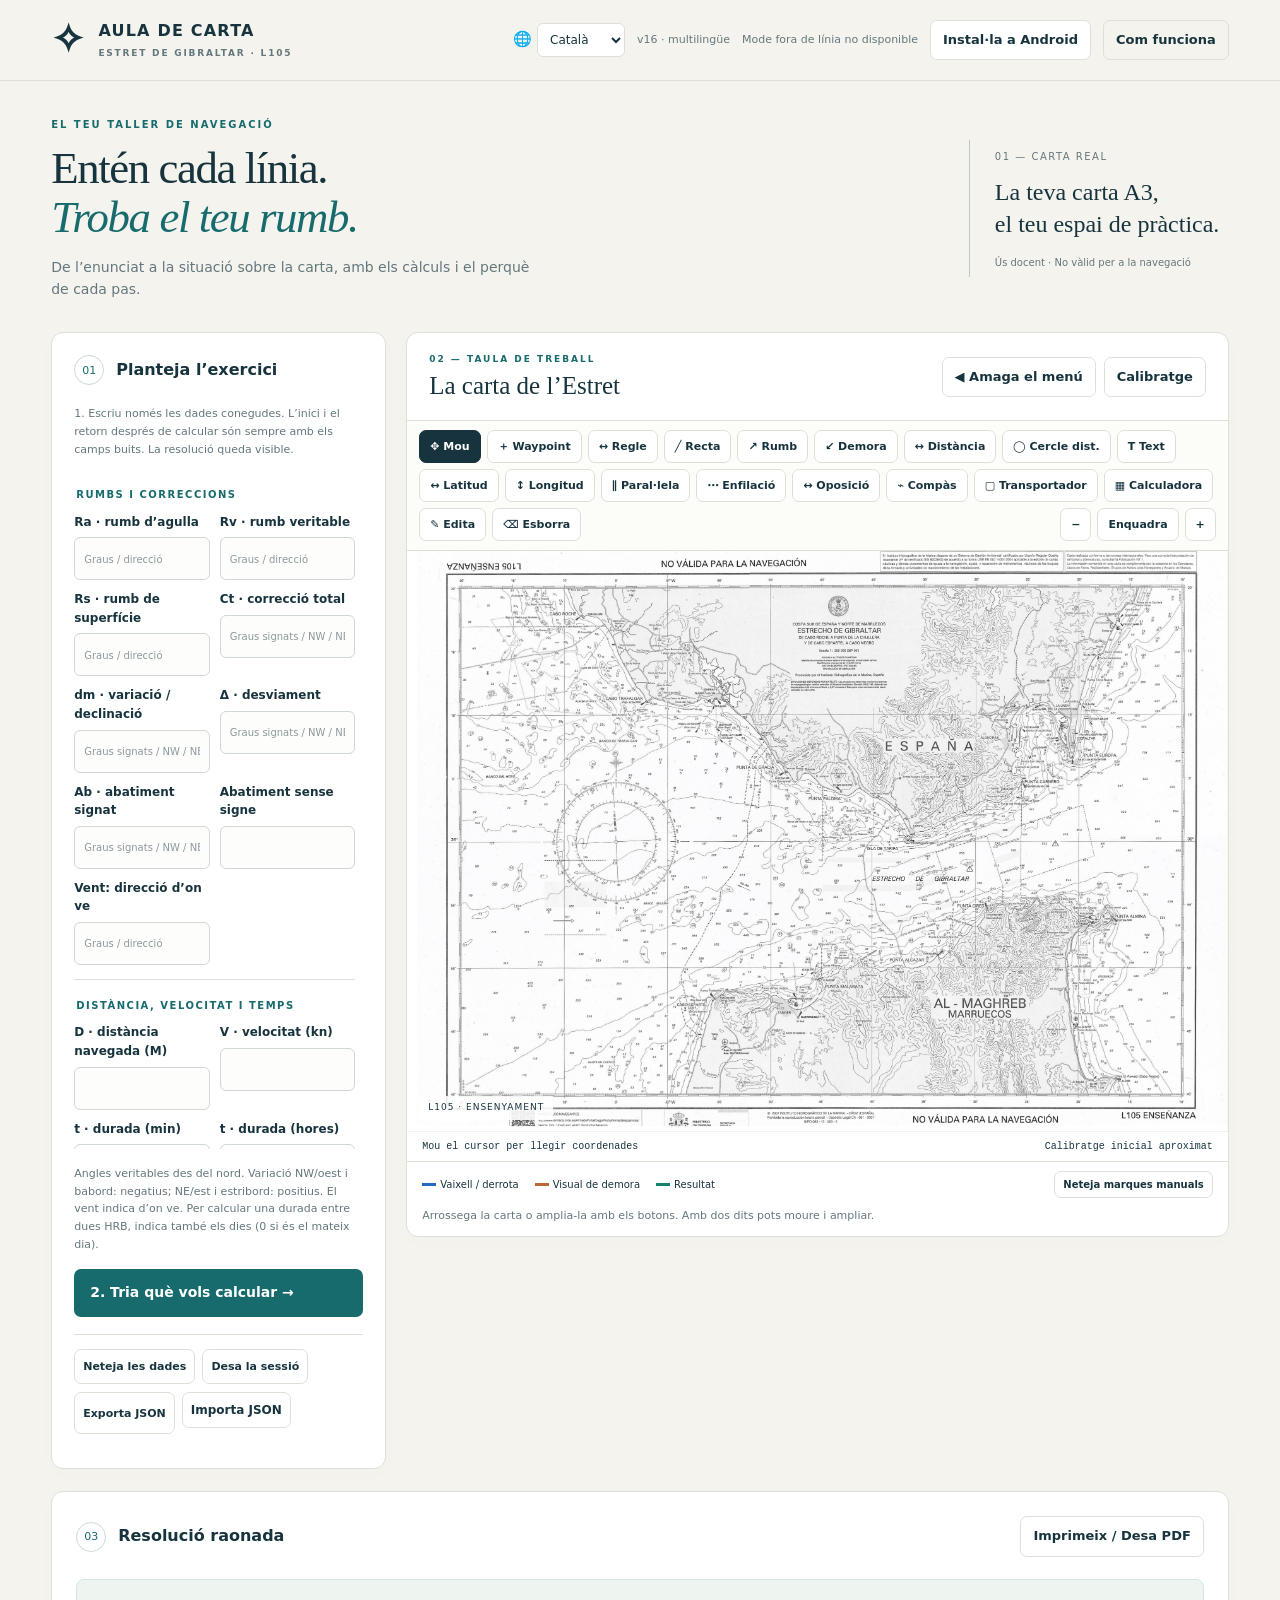
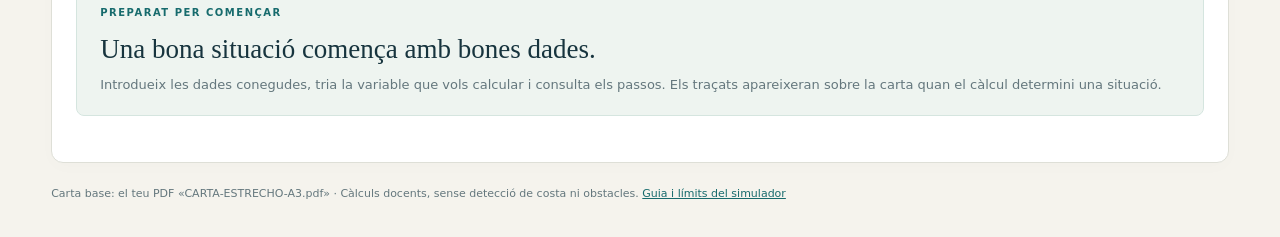
==== commit 47a876a7: "Creueta petita als extrems de rectes, rumbs, demores, enfilacions i oposicions (v16) Els dos punts r" ====
--- a/index.html
+++ b/index.html
@@ -1,7 +1,7 @@
 <!doctype html>
 <html lang="ca"><head><meta charset="utf-8"><meta name="viewport" content="width=device-width,initial-scale=1,viewport-fit=cover"><meta name="theme-color" content="#102d36"><meta name="description" content="Exercicis de carta nàutica sobre la carta A3 de l’Estret. Càlculs i traçats explicats pas a pas, disponibles sense connexió."><link rel="manifest" href="./manifest.webmanifest"><link rel="icon" href="./assets/icon-192.png"><link rel="apple-touch-icon" href="./assets/icon-192.png"><link rel="stylesheet" href="./style.css?v=14"><title>Aula de carta · Estret</title></head>
 <body>
-<header class="topbar"><a class="brand" href="./"><span class="brand-icon">✧</span><span>AULA DE CARTA<small>ESTRET DE GIBRALTAR · L105</small></span></a><div class="head-actions"><label class="language-label">🌐 <select id="language" aria-label="Idioma / Language / Langue"><option value="ca">Català</option><option value="es">Español</option><option value="en">English</option><option value="fr">Français</option></select></label><span class="status" id="appVersion">v15 · multilingüe</span><span class="status" id="offlineStatus">Preparant mode fora de línia</span><button id="install">Instal·la a Android</button><button id="helpBtn" class="quiet">Com funciona</button></div></header>
+<header class="topbar"><a class="brand" href="./"><span class="brand-icon">✧</span><span>AULA DE CARTA<small>ESTRET DE GIBRALTAR · L105</small></span></a><div class="head-actions"><label class="language-label">🌐 <select id="language" aria-label="Idioma / Language / Langue"><option value="ca">Català</option><option value="es">Español</option><option value="en">English</option><option value="fr">Français</option></select></label><span class="status" id="appVersion">v16 · multilingüe</span><span class="status" id="offlineStatus">Preparant mode fora de línia</span><button id="install">Instal·la a Android</button><button id="helpBtn" class="quiet">Com funciona</button></div></header>
 <main>
 <section class="intro"><div><p class="eyebrow">EL TEU TALLER DE NAVEGACIÓ</p><h1>Entén cada línia.<br><em>Troba el teu rumb.</em></h1><p>De l’enunciat a la situació sobre la carta, amb els càlculs i el perquè de cada pas.</p></div><div class="intro-note"><span>01 — CARTA REAL</span><strong>La teva carta A3,<br>el teu espai de pràctica.</strong><small>Ús docent · No vàlid per a la navegació</small></div></section>
 <div class="workspace">
@@ -25,4 +25,4 @@
 <dialog id="helpDialog"><button class="close" data-close aria-label="Tanca">×</button><p class="eyebrow">PETITA GUIA DE BORD</p><h2>Dades conegudes → incògnita</h2><ol><li>Tots els camps estan disponibles des del principi, agrupats per tema. Escriu només el que saps; una casella buida és una incògnita, i zero s’ha d’introduir expressament si és una dada coneguda.</li><li>Prem «Tria què vols calcular» per revisar les dades i obrir les variables objectiu.</li><li>Prem la variable desconeguda que vols trobar. El motor encadena les fórmules necessàries i mostra els passos amb les teves dades.</li><li>Si falten dades, hi ha contradiccions o la inversió no és única, no es dona un resultat inventat. Els noms dels fars no carreguen coordenades automàticament.</li></ol><p>Es mantenen les eines manuals de carta, el transportador quadrat i el compàs de radi constant en milles. No es modelen corrents. Les observacions A i B comparteixen el mateix rumb i correcció en tractar-se d’observacions simultànies.</p><h3>Eines de traçat i edició</h3><p>Rumb, demora i cercle accepten dos clics o un primer punt més valors exactes al panell. La demora veritable es llegeix del vaixell cap a la referència. Distància deixa una mesura permanent. Text i waypoint utilitzen el camp «Text / nom». Latitud i longitud tracen un paral·lel o meridià, amb coordenada exacta opcional.</p><p>Paral·lela necessita tres clics: A i B de la direcció base, i el punt de pas. Enfilació ressalta les prolongacions fora dels dos punts; oposició ressalta el segment entre tots dos.</p><p><strong>Edita:</strong> toca un element o selecciona’l a la llista i prem «Esborra l’element». Inclou rectes, arcs, textos, regle, compàs, transportador i traçats de resolució. «Esborra» elimina directament allò que toquis. «Desfés l’esborrat» recupera l’últim element. La tecla Supr també esborra la selecció amb la carta enfocada.</p><h3>Instal·la i treballa sense connexió</h3><p>En Android: menú del navegador → Instal·la l’aplicació / Afegeix a la pantalla d’inici. En iPhone: Safari → Comparteix → Afegeix a la pantalla d’inici. Espera l’indicador «Disponible fora de línia» abans de desconnectar-te.</p><p>El text importat es processa al dispositiu. No hi ha IA remota ni clau API. Els exercicis no compatibles (marees, demores no simultànies, tres visuals, etc.) requereixen un motor addicional.</p><a href="./README.md">Llegeix la guia completa →</a></dialog>
 <dialog id="calculatorDialog"><button class="close" data-close aria-label="Tanca">×</button><p class="eyebrow">CÀLCULS DE CARTA</p><h2>Calculadora</h2><form id="calculatorForm"><label for="calculatorExpression">Expressió</label><input id="calculatorExpression" class="calculator-input" maxlength="500" placeholder="5 * 90 / 60" required><p class="hint">+ − * / ^ i parèntesis. sin, cos, tan i funcions inverses en graus; sqrt, abs, ln, log i pi.</p><button type="submit" class="primary">Calcula</button></form><output id="calculatorResult" class="calculator-result" aria-live="polite"></output><p class="hint">Exemples: distància = 5 × 90 / 60 = 7,5 M · correcció = 125 − 120 = 5°.</p></dialog>
 <dialog id="calibrationDialog"><button class="close" data-close aria-label="Tanca">×</button><p class="eyebrow">ALINEA LA CARTA</p><h2>Calibratge de la quadrícula</h2><p>La imatge és un escaneig. El calibratge inicial és aproximat. Marca dues interseccions ben separades per ajustar longitud i latitud en projecció Mercator. No elimina rotació ni deformacions locals del paper.</p><p id="calibrationReadout" class="hint"></p><div class="cal-grid"><label>Latitud A<input id="calLatA" value="36° 10 N"></label><label>Longitud A<input id="calLonA" value="6° 00 W"></label><label>Latitud B<input id="calLatB" value="35° 50 N"></label><label>Longitud B<input id="calLonB" value="5° 20 W"></label></div><button id="startCal" class="primary">Marca A i després B sobre la carta</button><p class="hint">Comprova després una tercera intersecció amb el cursor. L’error gràfic depèn del calibratge; els resultats numèrics no.</p><button id="resetCal" class="quiet">Restaura el calibratge inicial</button></dialog>
-<script type="module" src="./app.js?v=14"></script></body></html>
+<script type="module" src="./app.js?v=15"></script></body></html>
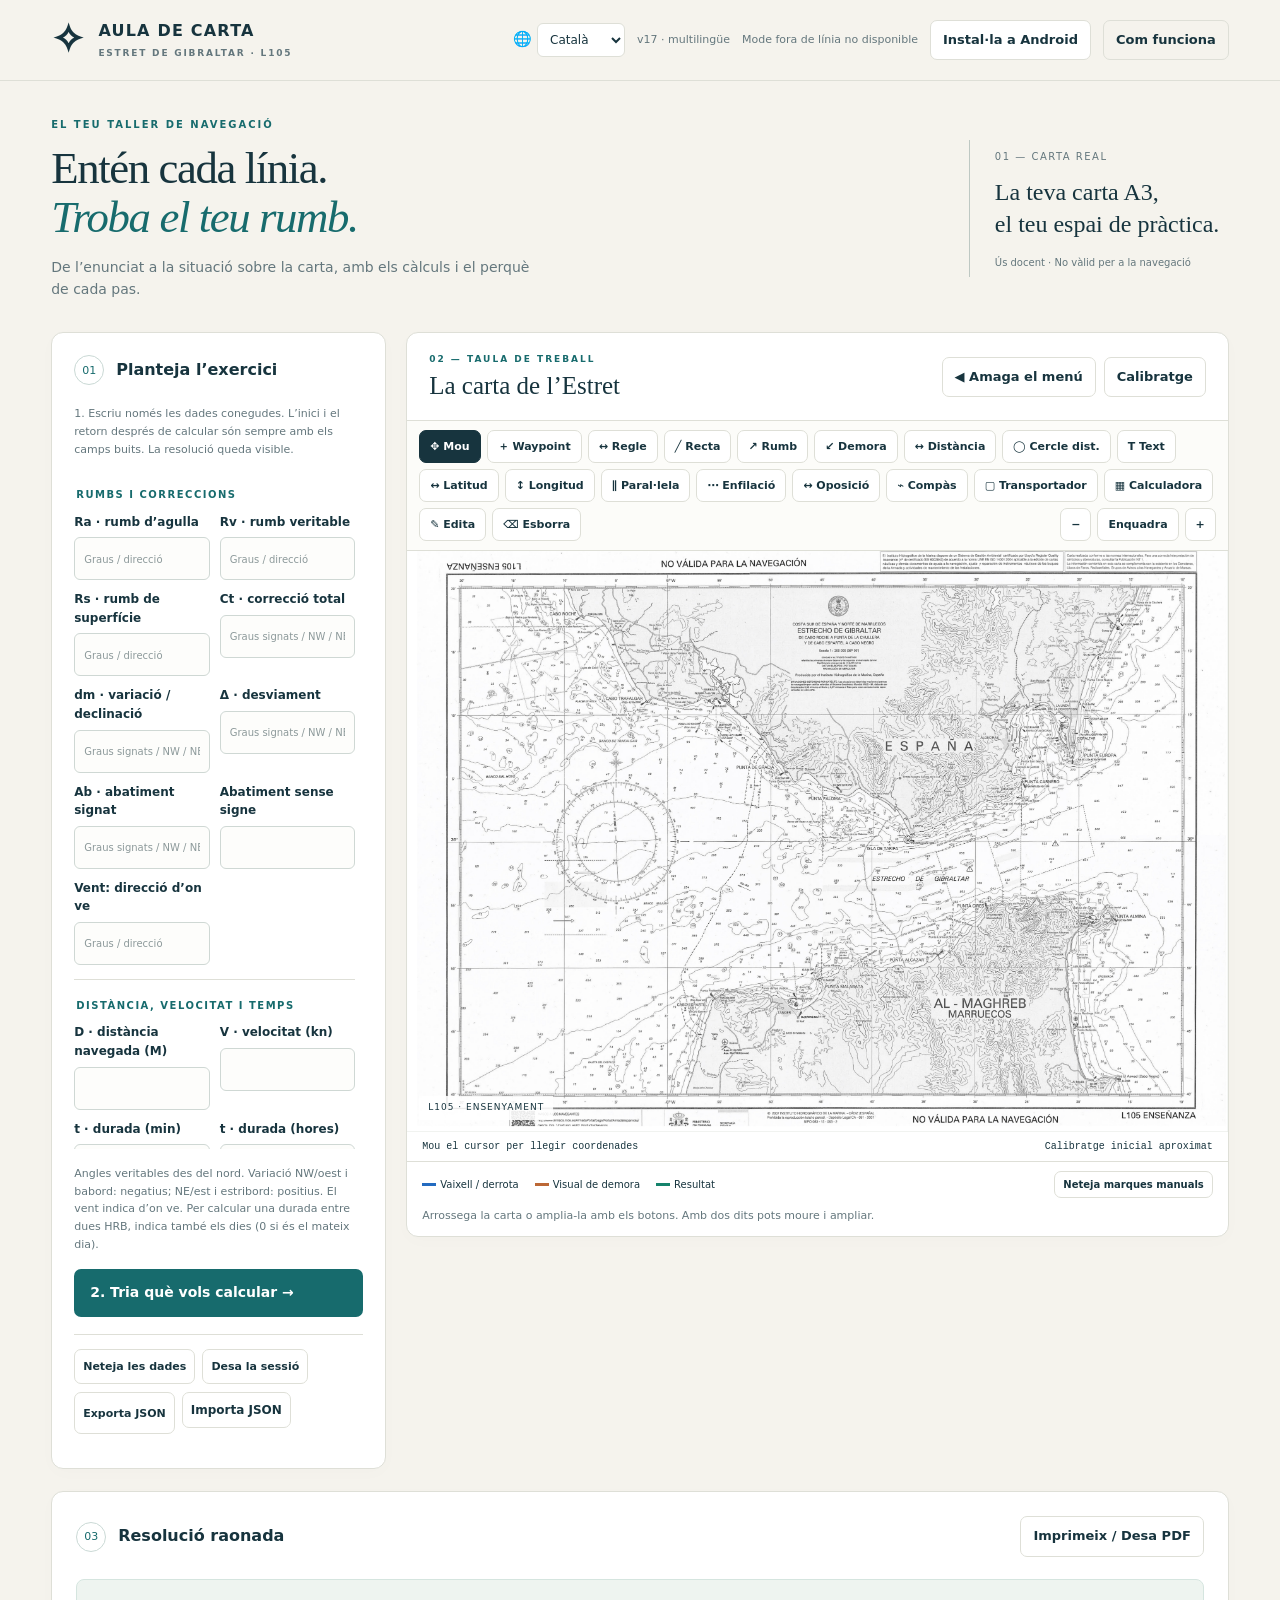
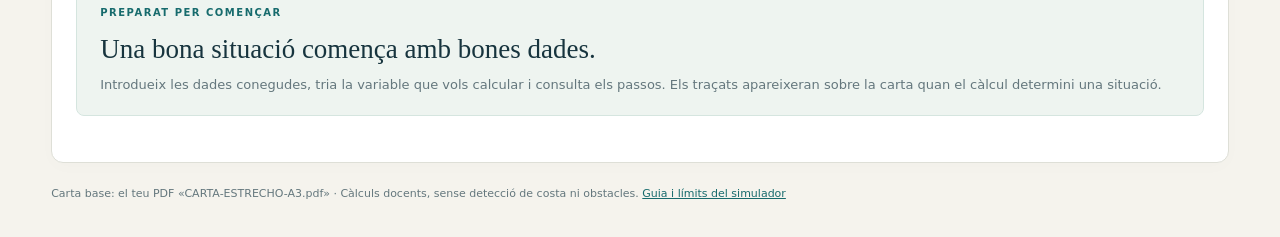
==== commit 10c8d8f2: "Transportador de mida fixa, segon transportador i HANDOFF (v17) - El transportador manté una mida fi" ====
--- a/index.html
+++ b/index.html
@@ -1,7 +1,7 @@
 <!doctype html>
-<html lang="ca"><head><meta charset="utf-8"><meta name="viewport" content="width=device-width,initial-scale=1,viewport-fit=cover"><meta name="theme-color" content="#102d36"><meta name="description" content="Exercicis de carta nàutica sobre la carta A3 de l’Estret. Càlculs i traçats explicats pas a pas, disponibles sense connexió."><link rel="manifest" href="./manifest.webmanifest"><link rel="icon" href="./assets/icon-192.png"><link rel="apple-touch-icon" href="./assets/icon-192.png"><link rel="stylesheet" href="./style.css?v=14"><title>Aula de carta · Estret</title></head>
+<html lang="ca"><head><meta charset="utf-8"><meta name="viewport" content="width=device-width,initial-scale=1,viewport-fit=cover"><meta name="theme-color" content="#102d36"><meta name="description" content="Exercicis de carta nàutica sobre la carta A3 de l’Estret. Càlculs i traçats explicats pas a pas, disponibles sense connexió."><link rel="manifest" href="./manifest.webmanifest"><link rel="icon" href="./assets/icon-192.png"><link rel="apple-touch-icon" href="./assets/icon-192.png"><link rel="stylesheet" href="./style.css?v=15"><title>Aula de carta · Estret</title></head>
 <body>
-<header class="topbar"><a class="brand" href="./"><span class="brand-icon">✧</span><span>AULA DE CARTA<small>ESTRET DE GIBRALTAR · L105</small></span></a><div class="head-actions"><label class="language-label">🌐 <select id="language" aria-label="Idioma / Language / Langue"><option value="ca">Català</option><option value="es">Español</option><option value="en">English</option><option value="fr">Français</option></select></label><span class="status" id="appVersion">v16 · multilingüe</span><span class="status" id="offlineStatus">Preparant mode fora de línia</span><button id="install">Instal·la a Android</button><button id="helpBtn" class="quiet">Com funciona</button></div></header>
+<header class="topbar"><a class="brand" href="./"><span class="brand-icon">✧</span><span>AULA DE CARTA<small>ESTRET DE GIBRALTAR · L105</small></span></a><div class="head-actions"><label class="language-label">🌐 <select id="language" aria-label="Idioma / Language / Langue"><option value="ca">Català</option><option value="es">Español</option><option value="en">English</option><option value="fr">Français</option></select></label><span class="status" id="appVersion">v17 · multilingüe</span><span class="status" id="offlineStatus">Preparant mode fora de línia</span><button id="install">Instal·la a Android</button><button id="helpBtn" class="quiet">Com funciona</button></div></header>
 <main>
 <section class="intro"><div><p class="eyebrow">EL TEU TALLER DE NAVEGACIÓ</p><h1>Entén cada línia.<br><em>Troba el teu rumb.</em></h1><p>De l’enunciat a la situació sobre la carta, amb els càlculs i el perquè de cada pas.</p></div><div class="intro-note"><span>01 — CARTA REAL</span><strong>La teva carta A3,<br>el teu espai de pràctica.</strong><small>Ús docent · No vàlid per a la navegació</small></div></section>
 <div class="workspace">
@@ -16,7 +16,7 @@
 <div id="drawingControls" class="instrument-controls" hidden><label>Text / nom <input id="drawingLabel" type="text" maxlength="160" placeholder="Anotació o nom del punt"></label><label id="drawingAngleControl">Angle veritable <input id="drawingAngle" type="number" step="0.1" placeholder="°"> °</label><label id="drawingDistanceControl">Distància / radi <input id="drawingDistance" type="number" min="0.001" max="1000" step="0.001" placeholder="M"> M</label><label id="drawingCoordinateControl">Coordenada <input id="drawingCoordinate" placeholder="36° 05 N"></label><button id="applyDrawing" class="quiet">Aplica al punt marcat</button><span id="drawingReadout" role="status"></span></div>
 <div id="editControls" class="instrument-controls" hidden><label>Element <select id="editSelection" aria-label="Element per editar"></select></label><button id="deleteSelected">Esborra l’element</button><button id="undoDelete" class="quiet" disabled>Desfés l’esborrat</button><span id="editReadout" role="status">Selecciona un element a la carta o a la llista.</span></div>
 <div id="chartViewport" tabindex="0" aria-label="Carta nàutica interactiva. Arrossega per moure; roda per ampliar. Usa les eines per marcar i mesurar."><svg id="chart" viewBox="0 0 2600 1839" role="img" aria-label="Carta docent de l’Estret amb traçats de resolució"><defs><marker id="arrow" viewBox="0 0 10 10" refX="8" refY="5" markerWidth="6" markerHeight="6" orient="auto-start-reverse"><path d="M0 0L10 5L0 10Z" fill="context-stroke"/></marker></defs><image id="chartImage" href="./assets/carta.jpg" width="2600" height="1839"/><g id="solutionInk"></g><g id="manualInk"></g><g id="rulerInk"></g><g id="compassInk"></g><g id="protractorInk"></g></svg><div class="chart-loading" id="chartLoading">Carregant la carta…</div><div class="chart-badge">L105 · ENSENYAMENT</div></div>
-<div id="instrumentControls" class="instrument-controls" hidden><span id="instrumentReadout" role="status"></span><label id="angleControl" hidden>Rumb de la corda <input id="targetAngle" type="number" step="0.1" min="0" max="359.9" value="0" aria-label="Angle de la corda en graus"> °</label><label id="rotationControl" hidden>Gir del quadrat <input id="protractorRotation" type="number" step="0.1" value="0" aria-label="Gir del transportador quadrat en graus"> °</label><button id="releaseCord" class="quiet" hidden>Allibera la corda</button><button id="resetRuler" class="quiet" hidden>Nou regle</button><label id="compassRadiusControl" hidden>Obertura <input id="compassRadius" type="number" step="0.001" min="0.001" max="1000" aria-label="Obertura del compàs en milles nàutiques"> M</label><button id="resetCompass" class="quiet" hidden>Torna a obrir el compàs</button></div><div class="chart-footer"><span id="cursorPosition">Mou el cursor per llegir coordenades</span><span id="calibrationStatus">Calibratge inicial aproximat</span></div><div class="legend"><span><i class="blue"></i>Vaixell / derrota</span><span><i class="orange"></i>Visual de demora</span><span><i class="green"></i>Resultat</span><button id="clearMarks" class="quiet">Neteja marques manuals</button></div><p id="toolHint" class="hint chart-hint">Arrossega la carta o amplia-la amb els botons. Amb dos dits pots moure i ampliar.</p>
+<div id="instrumentControls" class="instrument-controls" hidden><span id="instrumentReadout" role="status"></span><label id="angleControl" hidden>Rumb de la corda <input id="targetAngle" type="number" step="0.1" min="0" max="359.9" value="0" aria-label="Angle de la corda en graus"> °</label><label id="rotationControl" hidden>Gir del quadrat <input id="protractorRotation" type="number" step="0.1" value="0" aria-label="Gir del transportador quadrat en graus"> °</label><button id="releaseCord" class="quiet" hidden>Allibera la corda</button><button id="addProtractor" class="quiet" hidden>＋ Segon transportador</button><button id="resetRuler" class="quiet" hidden>Nou regle</button><label id="compassRadiusControl" hidden>Obertura <input id="compassRadius" type="number" step="0.001" min="0.001" max="1000" aria-label="Obertura del compàs en milles nàutiques"> M</label><button id="resetCompass" class="quiet" hidden>Torna a obrir el compàs</button></div><div class="chart-footer"><span id="cursorPosition">Mou el cursor per llegir coordenades</span><span id="calibrationStatus">Calibratge inicial aproximat</span></div><div class="legend"><span><i class="blue"></i>Vaixell / derrota</span><span><i class="orange"></i>Visual de demora</span><span><i class="green"></i>Resultat</span><button id="clearMarks" class="quiet">Neteja marques manuals</button></div><p id="toolHint" class="hint chart-hint">Arrossega la carta o amplia-la amb els botons. Amb dos dits pots moure i ampliar.</p>
 </section>
 </div>
 <section class="panel resolution"><div class="resolution-heading"><div class="section-heading"><span class="number">03</span><h2>Resolució raonada</h2></div><button id="print" class="quiet">Imprimeix / Desa PDF</button></div><div id="resultSummary" class="result-summary"><span>PREPARAT PER COMENÇAR</span><h3>Una bona situació comença amb bones dades.</h3><p>Introdueix les dades conegudes, tria la variable que vols calcular i consulta els passos. Els traçats apareixeran sobre la carta quan el càlcul determini una situació.</p></div><div id="stepControls" hidden><button id="prevStep" class="quiet">← Anterior</button><span id="stepCounter"></span><button id="nextStep">Següent →</button><button id="allSteps" class="quiet">Mostra tots els traçats</button></div><div id="steps"></div></section>
@@ -25,4 +25,4 @@
 <dialog id="helpDialog"><button class="close" data-close aria-label="Tanca">×</button><p class="eyebrow">PETITA GUIA DE BORD</p><h2>Dades conegudes → incògnita</h2><ol><li>Tots els camps estan disponibles des del principi, agrupats per tema. Escriu només el que saps; una casella buida és una incògnita, i zero s’ha d’introduir expressament si és una dada coneguda.</li><li>Prem «Tria què vols calcular» per revisar les dades i obrir les variables objectiu.</li><li>Prem la variable desconeguda que vols trobar. El motor encadena les fórmules necessàries i mostra els passos amb les teves dades.</li><li>Si falten dades, hi ha contradiccions o la inversió no és única, no es dona un resultat inventat. Els noms dels fars no carreguen coordenades automàticament.</li></ol><p>Es mantenen les eines manuals de carta, el transportador quadrat i el compàs de radi constant en milles. No es modelen corrents. Les observacions A i B comparteixen el mateix rumb i correcció en tractar-se d’observacions simultànies.</p><h3>Eines de traçat i edició</h3><p>Rumb, demora i cercle accepten dos clics o un primer punt més valors exactes al panell. La demora veritable es llegeix del vaixell cap a la referència. Distància deixa una mesura permanent. Text i waypoint utilitzen el camp «Text / nom». Latitud i longitud tracen un paral·lel o meridià, amb coordenada exacta opcional.</p><p>Paral·lela necessita tres clics: A i B de la direcció base, i el punt de pas. Enfilació ressalta les prolongacions fora dels dos punts; oposició ressalta el segment entre tots dos.</p><p><strong>Edita:</strong> toca un element o selecciona’l a la llista i prem «Esborra l’element». Inclou rectes, arcs, textos, regle, compàs, transportador i traçats de resolució. «Esborra» elimina directament allò que toquis. «Desfés l’esborrat» recupera l’últim element. La tecla Supr també esborra la selecció amb la carta enfocada.</p><h3>Instal·la i treballa sense connexió</h3><p>En Android: menú del navegador → Instal·la l’aplicació / Afegeix a la pantalla d’inici. En iPhone: Safari → Comparteix → Afegeix a la pantalla d’inici. Espera l’indicador «Disponible fora de línia» abans de desconnectar-te.</p><p>El text importat es processa al dispositiu. No hi ha IA remota ni clau API. Els exercicis no compatibles (marees, demores no simultànies, tres visuals, etc.) requereixen un motor addicional.</p><a href="./README.md">Llegeix la guia completa →</a></dialog>
 <dialog id="calculatorDialog"><button class="close" data-close aria-label="Tanca">×</button><p class="eyebrow">CÀLCULS DE CARTA</p><h2>Calculadora</h2><form id="calculatorForm"><label for="calculatorExpression">Expressió</label><input id="calculatorExpression" class="calculator-input" maxlength="500" placeholder="5 * 90 / 60" required><p class="hint">+ − * / ^ i parèntesis. sin, cos, tan i funcions inverses en graus; sqrt, abs, ln, log i pi.</p><button type="submit" class="primary">Calcula</button></form><output id="calculatorResult" class="calculator-result" aria-live="polite"></output><p class="hint">Exemples: distància = 5 × 90 / 60 = 7,5 M · correcció = 125 − 120 = 5°.</p></dialog>
 <dialog id="calibrationDialog"><button class="close" data-close aria-label="Tanca">×</button><p class="eyebrow">ALINEA LA CARTA</p><h2>Calibratge de la quadrícula</h2><p>La imatge és un escaneig. El calibratge inicial és aproximat. Marca dues interseccions ben separades per ajustar longitud i latitud en projecció Mercator. No elimina rotació ni deformacions locals del paper.</p><p id="calibrationReadout" class="hint"></p><div class="cal-grid"><label>Latitud A<input id="calLatA" value="36° 10 N"></label><label>Longitud A<input id="calLonA" value="6° 00 W"></label><label>Latitud B<input id="calLatB" value="35° 50 N"></label><label>Longitud B<input id="calLonB" value="5° 20 W"></label></div><button id="startCal" class="primary">Marca A i després B sobre la carta</button><p class="hint">Comprova després una tercera intersecció amb el cursor. L’error gràfic depèn del calibratge; els resultats numèrics no.</p><button id="resetCal" class="quiet">Restaura el calibratge inicial</button></dialog>
-<script type="module" src="./app.js?v=15"></script></body></html>
+<script type="module" src="./app.js?v=16"></script></body></html>
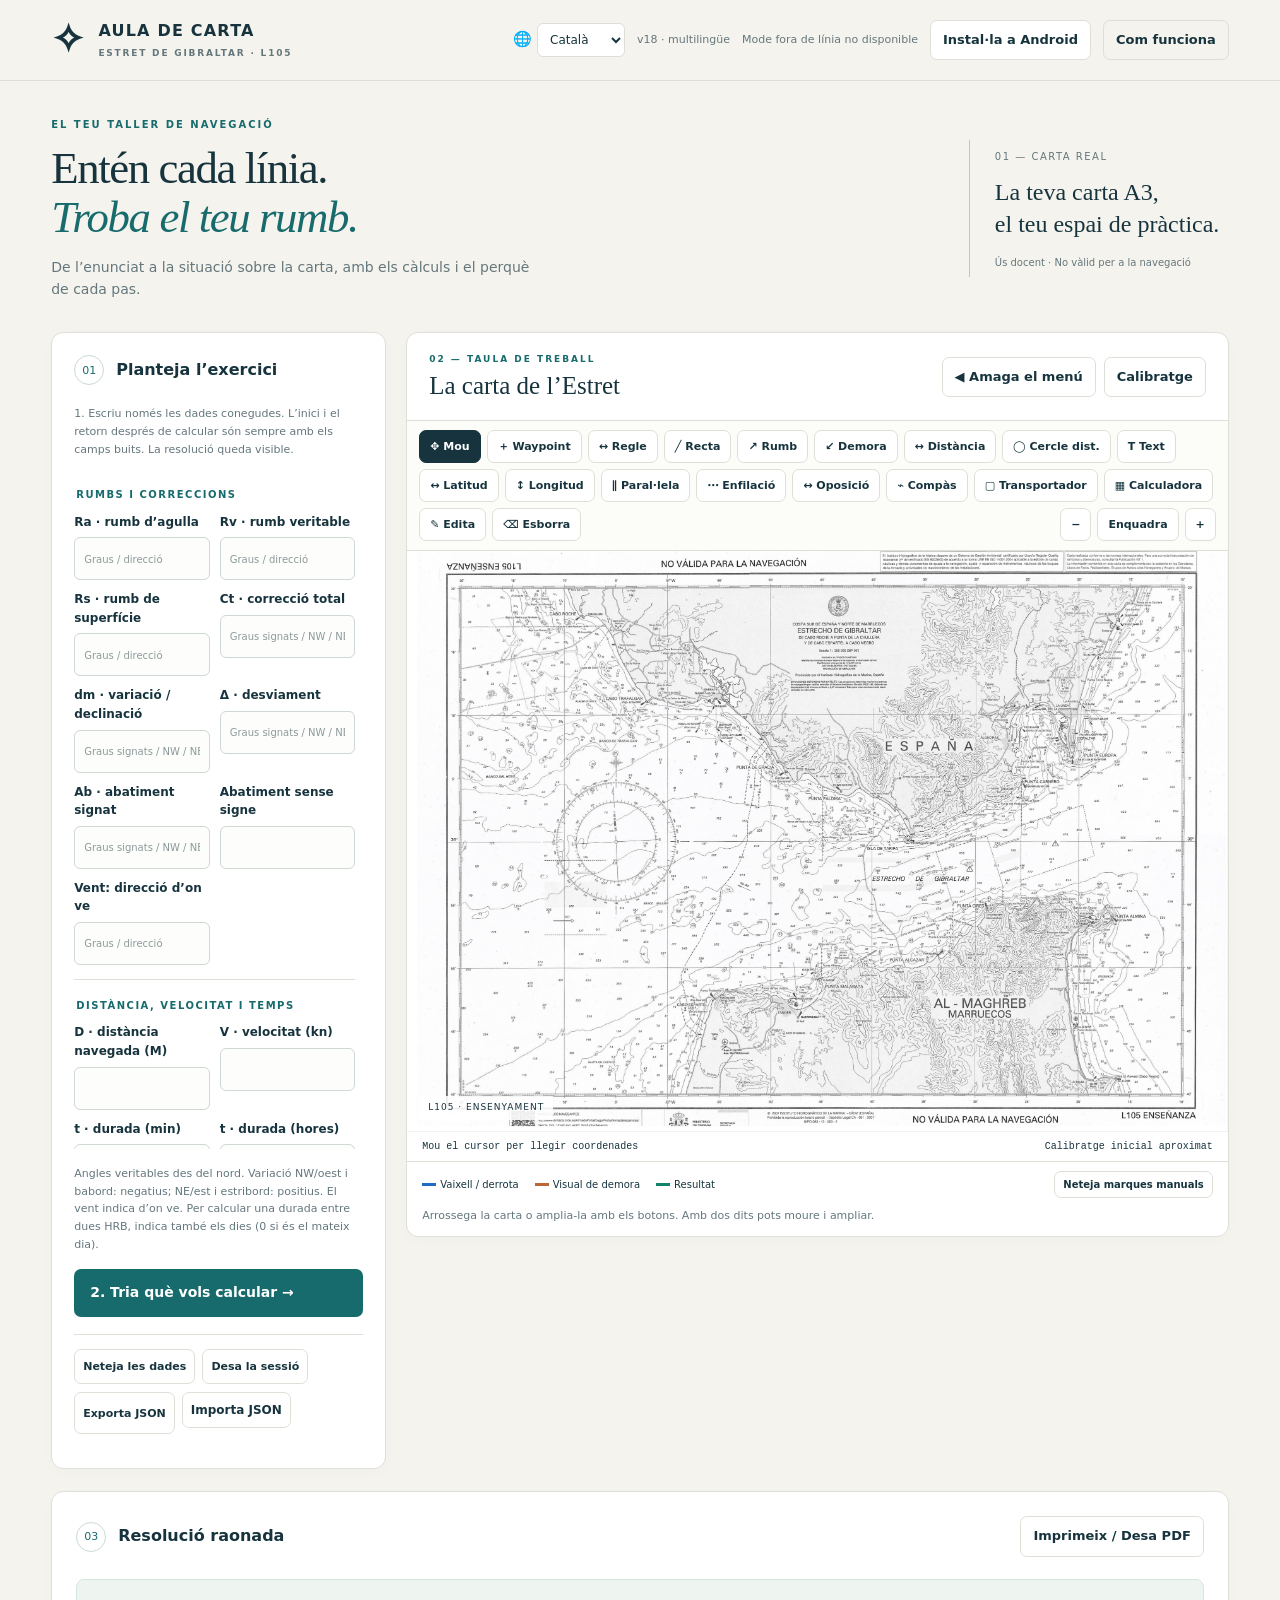
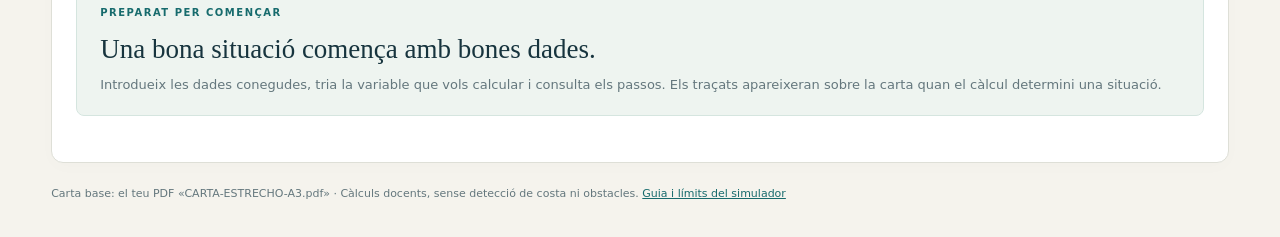
==== commit 136d7a8e: "Transportador a la meitat de mida i creuetes al centre i a la corda (v18) - PROTRACTOR_R passa de 26" ====
--- a/index.html
+++ b/index.html
@@ -1,7 +1,7 @@
 <!doctype html>
 <html lang="ca"><head><meta charset="utf-8"><meta name="viewport" content="width=device-width,initial-scale=1,viewport-fit=cover"><meta name="theme-color" content="#102d36"><meta name="description" content="Exercicis de carta nàutica sobre la carta A3 de l’Estret. Càlculs i traçats explicats pas a pas, disponibles sense connexió."><link rel="manifest" href="./manifest.webmanifest"><link rel="icon" href="./assets/icon-192.png"><link rel="apple-touch-icon" href="./assets/icon-192.png"><link rel="stylesheet" href="./style.css?v=15"><title>Aula de carta · Estret</title></head>
 <body>
-<header class="topbar"><a class="brand" href="./"><span class="brand-icon">✧</span><span>AULA DE CARTA<small>ESTRET DE GIBRALTAR · L105</small></span></a><div class="head-actions"><label class="language-label">🌐 <select id="language" aria-label="Idioma / Language / Langue"><option value="ca">Català</option><option value="es">Español</option><option value="en">English</option><option value="fr">Français</option></select></label><span class="status" id="appVersion">v17 · multilingüe</span><span class="status" id="offlineStatus">Preparant mode fora de línia</span><button id="install">Instal·la a Android</button><button id="helpBtn" class="quiet">Com funciona</button></div></header>
+<header class="topbar"><a class="brand" href="./"><span class="brand-icon">✧</span><span>AULA DE CARTA<small>ESTRET DE GIBRALTAR · L105</small></span></a><div class="head-actions"><label class="language-label">🌐 <select id="language" aria-label="Idioma / Language / Langue"><option value="ca">Català</option><option value="es">Español</option><option value="en">English</option><option value="fr">Français</option></select></label><span class="status" id="appVersion">v18 · multilingüe</span><span class="status" id="offlineStatus">Preparant mode fora de línia</span><button id="install">Instal·la a Android</button><button id="helpBtn" class="quiet">Com funciona</button></div></header>
 <main>
 <section class="intro"><div><p class="eyebrow">EL TEU TALLER DE NAVEGACIÓ</p><h1>Entén cada línia.<br><em>Troba el teu rumb.</em></h1><p>De l’enunciat a la situació sobre la carta, amb els càlculs i el perquè de cada pas.</p></div><div class="intro-note"><span>01 — CARTA REAL</span><strong>La teva carta A3,<br>el teu espai de pràctica.</strong><small>Ús docent · No vàlid per a la navegació</small></div></section>
 <div class="workspace">
@@ -25,4 +25,4 @@
 <dialog id="helpDialog"><button class="close" data-close aria-label="Tanca">×</button><p class="eyebrow">PETITA GUIA DE BORD</p><h2>Dades conegudes → incògnita</h2><ol><li>Tots els camps estan disponibles des del principi, agrupats per tema. Escriu només el que saps; una casella buida és una incògnita, i zero s’ha d’introduir expressament si és una dada coneguda.</li><li>Prem «Tria què vols calcular» per revisar les dades i obrir les variables objectiu.</li><li>Prem la variable desconeguda que vols trobar. El motor encadena les fórmules necessàries i mostra els passos amb les teves dades.</li><li>Si falten dades, hi ha contradiccions o la inversió no és única, no es dona un resultat inventat. Els noms dels fars no carreguen coordenades automàticament.</li></ol><p>Es mantenen les eines manuals de carta, el transportador quadrat i el compàs de radi constant en milles. No es modelen corrents. Les observacions A i B comparteixen el mateix rumb i correcció en tractar-se d’observacions simultànies.</p><h3>Eines de traçat i edició</h3><p>Rumb, demora i cercle accepten dos clics o un primer punt més valors exactes al panell. La demora veritable es llegeix del vaixell cap a la referència. Distància deixa una mesura permanent. Text i waypoint utilitzen el camp «Text / nom». Latitud i longitud tracen un paral·lel o meridià, amb coordenada exacta opcional.</p><p>Paral·lela necessita tres clics: A i B de la direcció base, i el punt de pas. Enfilació ressalta les prolongacions fora dels dos punts; oposició ressalta el segment entre tots dos.</p><p><strong>Edita:</strong> toca un element o selecciona’l a la llista i prem «Esborra l’element». Inclou rectes, arcs, textos, regle, compàs, transportador i traçats de resolució. «Esborra» elimina directament allò que toquis. «Desfés l’esborrat» recupera l’últim element. La tecla Supr també esborra la selecció amb la carta enfocada.</p><h3>Instal·la i treballa sense connexió</h3><p>En Android: menú del navegador → Instal·la l’aplicació / Afegeix a la pantalla d’inici. En iPhone: Safari → Comparteix → Afegeix a la pantalla d’inici. Espera l’indicador «Disponible fora de línia» abans de desconnectar-te.</p><p>El text importat es processa al dispositiu. No hi ha IA remota ni clau API. Els exercicis no compatibles (marees, demores no simultànies, tres visuals, etc.) requereixen un motor addicional.</p><a href="./README.md">Llegeix la guia completa →</a></dialog>
 <dialog id="calculatorDialog"><button class="close" data-close aria-label="Tanca">×</button><p class="eyebrow">CÀLCULS DE CARTA</p><h2>Calculadora</h2><form id="calculatorForm"><label for="calculatorExpression">Expressió</label><input id="calculatorExpression" class="calculator-input" maxlength="500" placeholder="5 * 90 / 60" required><p class="hint">+ − * / ^ i parèntesis. sin, cos, tan i funcions inverses en graus; sqrt, abs, ln, log i pi.</p><button type="submit" class="primary">Calcula</button></form><output id="calculatorResult" class="calculator-result" aria-live="polite"></output><p class="hint">Exemples: distància = 5 × 90 / 60 = 7,5 M · correcció = 125 − 120 = 5°.</p></dialog>
 <dialog id="calibrationDialog"><button class="close" data-close aria-label="Tanca">×</button><p class="eyebrow">ALINEA LA CARTA</p><h2>Calibratge de la quadrícula</h2><p>La imatge és un escaneig. El calibratge inicial és aproximat. Marca dues interseccions ben separades per ajustar longitud i latitud en projecció Mercator. No elimina rotació ni deformacions locals del paper.</p><p id="calibrationReadout" class="hint"></p><div class="cal-grid"><label>Latitud A<input id="calLatA" value="36° 10 N"></label><label>Longitud A<input id="calLonA" value="6° 00 W"></label><label>Latitud B<input id="calLatB" value="35° 50 N"></label><label>Longitud B<input id="calLonB" value="5° 20 W"></label></div><button id="startCal" class="primary">Marca A i després B sobre la carta</button><p class="hint">Comprova després una tercera intersecció amb el cursor. L’error gràfic depèn del calibratge; els resultats numèrics no.</p><button id="resetCal" class="quiet">Restaura el calibratge inicial</button></dialog>
-<script type="module" src="./app.js?v=16"></script></body></html>
+<script type="module" src="./app.js?v=17"></script></body></html>
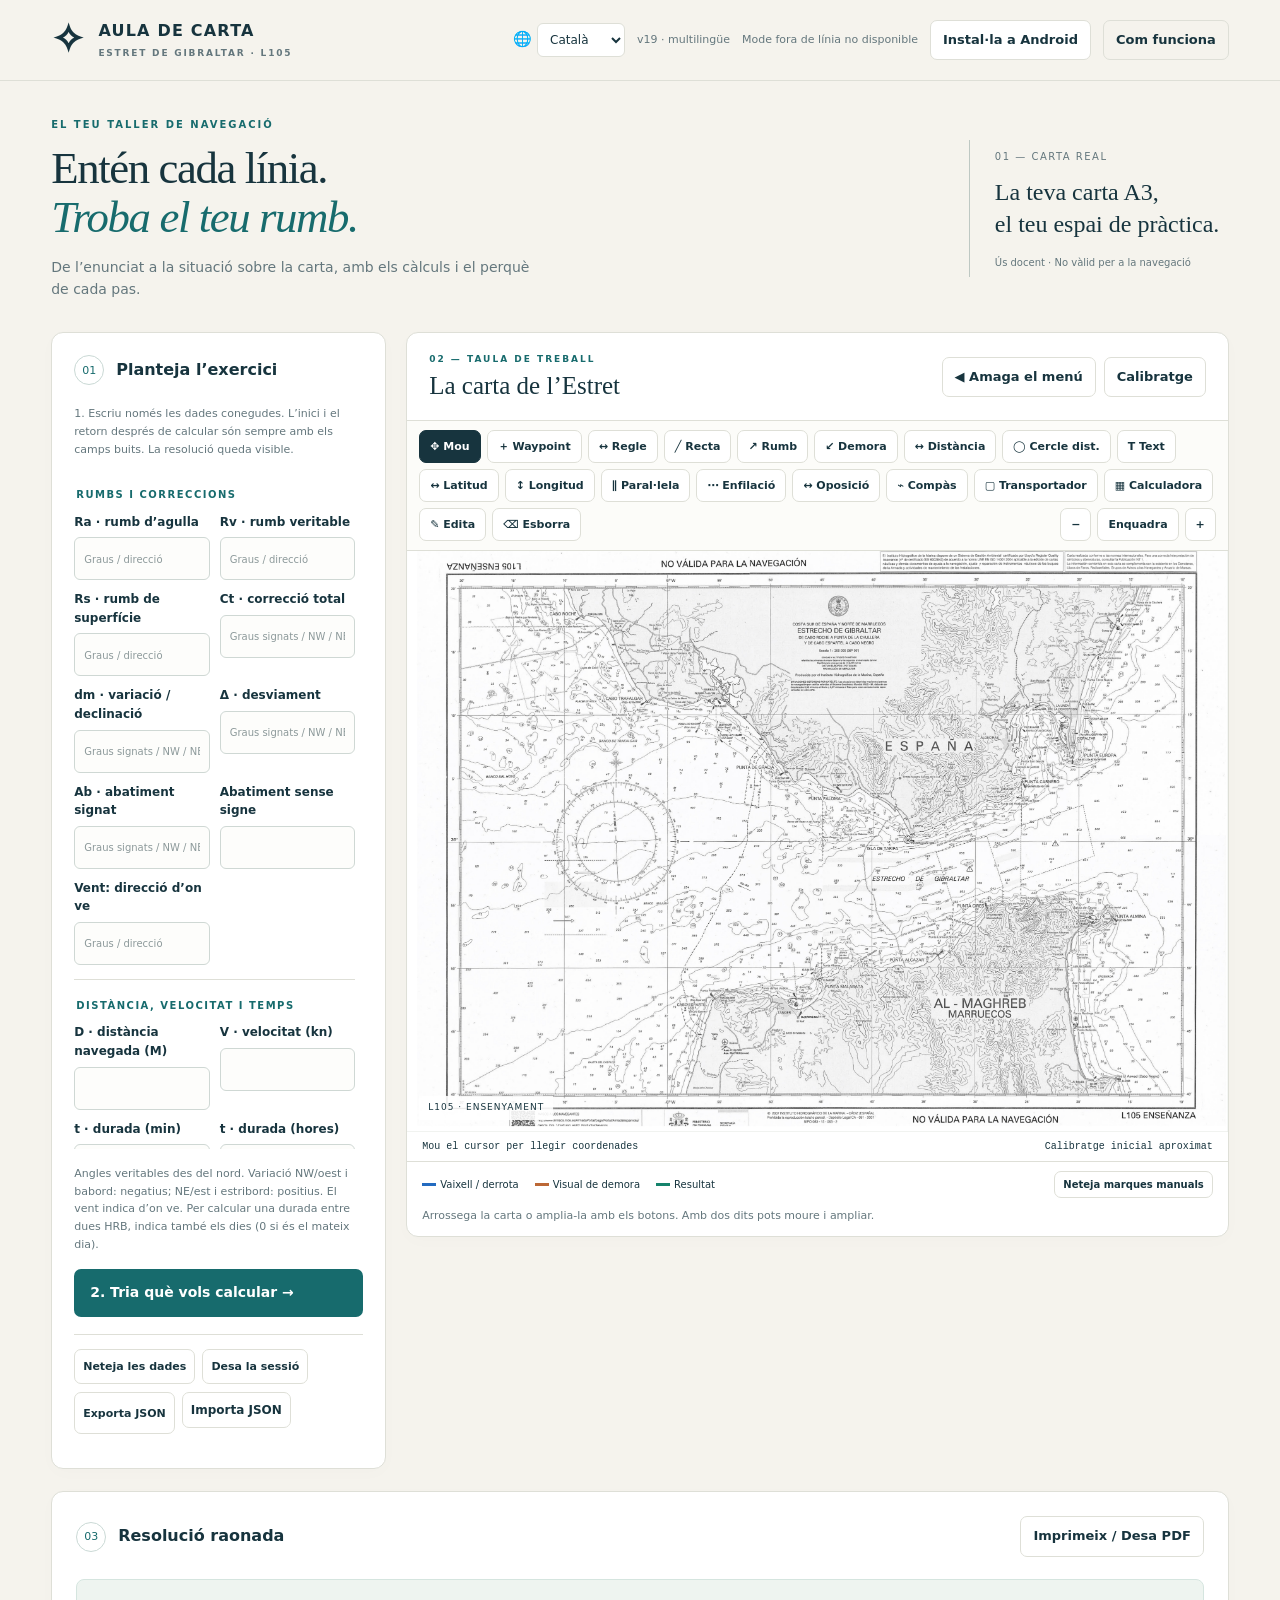
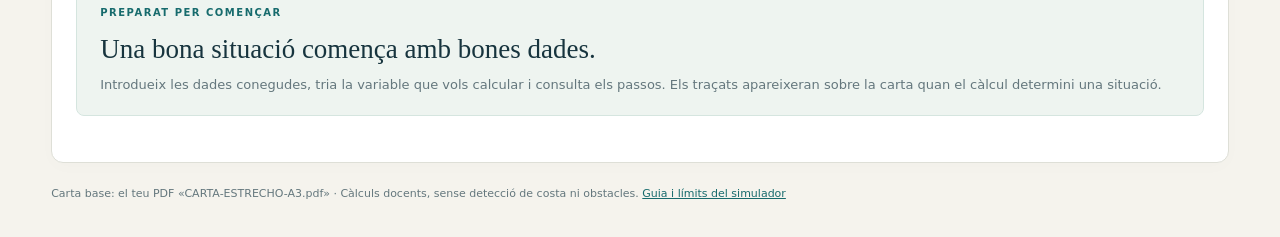
==== commit 85636387: "Camp de graus de la corda sempre net i fàcil d'escriure (v19) - El camp ja no s'omple automàticament" ====
--- a/index.html
+++ b/index.html
@@ -1,7 +1,7 @@
 <!doctype html>
 <html lang="ca"><head><meta charset="utf-8"><meta name="viewport" content="width=device-width,initial-scale=1,viewport-fit=cover"><meta name="theme-color" content="#102d36"><meta name="description" content="Exercicis de carta nàutica sobre la carta A3 de l’Estret. Càlculs i traçats explicats pas a pas, disponibles sense connexió."><link rel="manifest" href="./manifest.webmanifest"><link rel="icon" href="./assets/icon-192.png"><link rel="apple-touch-icon" href="./assets/icon-192.png"><link rel="stylesheet" href="./style.css?v=15"><title>Aula de carta · Estret</title></head>
 <body>
-<header class="topbar"><a class="brand" href="./"><span class="brand-icon">✧</span><span>AULA DE CARTA<small>ESTRET DE GIBRALTAR · L105</small></span></a><div class="head-actions"><label class="language-label">🌐 <select id="language" aria-label="Idioma / Language / Langue"><option value="ca">Català</option><option value="es">Español</option><option value="en">English</option><option value="fr">Français</option></select></label><span class="status" id="appVersion">v18 · multilingüe</span><span class="status" id="offlineStatus">Preparant mode fora de línia</span><button id="install">Instal·la a Android</button><button id="helpBtn" class="quiet">Com funciona</button></div></header>
+<header class="topbar"><a class="brand" href="./"><span class="brand-icon">✧</span><span>AULA DE CARTA<small>ESTRET DE GIBRALTAR · L105</small></span></a><div class="head-actions"><label class="language-label">🌐 <select id="language" aria-label="Idioma / Language / Langue"><option value="ca">Català</option><option value="es">Español</option><option value="en">English</option><option value="fr">Français</option></select></label><span class="status" id="appVersion">v19 · multilingüe</span><span class="status" id="offlineStatus">Preparant mode fora de línia</span><button id="install">Instal·la a Android</button><button id="helpBtn" class="quiet">Com funciona</button></div></header>
 <main>
 <section class="intro"><div><p class="eyebrow">EL TEU TALLER DE NAVEGACIÓ</p><h1>Entén cada línia.<br><em>Troba el teu rumb.</em></h1><p>De l’enunciat a la situació sobre la carta, amb els càlculs i el perquè de cada pas.</p></div><div class="intro-note"><span>01 — CARTA REAL</span><strong>La teva carta A3,<br>el teu espai de pràctica.</strong><small>Ús docent · No vàlid per a la navegació</small></div></section>
 <div class="workspace">
@@ -16,7 +16,7 @@
 <div id="drawingControls" class="instrument-controls" hidden><label>Text / nom <input id="drawingLabel" type="text" maxlength="160" placeholder="Anotació o nom del punt"></label><label id="drawingAngleControl">Angle veritable <input id="drawingAngle" type="number" step="0.1" placeholder="°"> °</label><label id="drawingDistanceControl">Distància / radi <input id="drawingDistance" type="number" min="0.001" max="1000" step="0.001" placeholder="M"> M</label><label id="drawingCoordinateControl">Coordenada <input id="drawingCoordinate" placeholder="36° 05 N"></label><button id="applyDrawing" class="quiet">Aplica al punt marcat</button><span id="drawingReadout" role="status"></span></div>
 <div id="editControls" class="instrument-controls" hidden><label>Element <select id="editSelection" aria-label="Element per editar"></select></label><button id="deleteSelected">Esborra l’element</button><button id="undoDelete" class="quiet" disabled>Desfés l’esborrat</button><span id="editReadout" role="status">Selecciona un element a la carta o a la llista.</span></div>
 <div id="chartViewport" tabindex="0" aria-label="Carta nàutica interactiva. Arrossega per moure; roda per ampliar. Usa les eines per marcar i mesurar."><svg id="chart" viewBox="0 0 2600 1839" role="img" aria-label="Carta docent de l’Estret amb traçats de resolució"><defs><marker id="arrow" viewBox="0 0 10 10" refX="8" refY="5" markerWidth="6" markerHeight="6" orient="auto-start-reverse"><path d="M0 0L10 5L0 10Z" fill="context-stroke"/></marker></defs><image id="chartImage" href="./assets/carta.jpg" width="2600" height="1839"/><g id="solutionInk"></g><g id="manualInk"></g><g id="rulerInk"></g><g id="compassInk"></g><g id="protractorInk"></g></svg><div class="chart-loading" id="chartLoading">Carregant la carta…</div><div class="chart-badge">L105 · ENSENYAMENT</div></div>
-<div id="instrumentControls" class="instrument-controls" hidden><span id="instrumentReadout" role="status"></span><label id="angleControl" hidden>Rumb de la corda <input id="targetAngle" type="number" step="0.1" min="0" max="359.9" value="0" aria-label="Angle de la corda en graus"> °</label><label id="rotationControl" hidden>Gir del quadrat <input id="protractorRotation" type="number" step="0.1" value="0" aria-label="Gir del transportador quadrat en graus"> °</label><button id="releaseCord" class="quiet" hidden>Allibera la corda</button><button id="addProtractor" class="quiet" hidden>＋ Segon transportador</button><button id="resetRuler" class="quiet" hidden>Nou regle</button><label id="compassRadiusControl" hidden>Obertura <input id="compassRadius" type="number" step="0.001" min="0.001" max="1000" aria-label="Obertura del compàs en milles nàutiques"> M</label><button id="resetCompass" class="quiet" hidden>Torna a obrir el compàs</button></div><div class="chart-footer"><span id="cursorPosition">Mou el cursor per llegir coordenades</span><span id="calibrationStatus">Calibratge inicial aproximat</span></div><div class="legend"><span><i class="blue"></i>Vaixell / derrota</span><span><i class="orange"></i>Visual de demora</span><span><i class="green"></i>Resultat</span><button id="clearMarks" class="quiet">Neteja marques manuals</button></div><p id="toolHint" class="hint chart-hint">Arrossega la carta o amplia-la amb els botons. Amb dos dits pots moure i ampliar.</p>
+<div id="instrumentControls" class="instrument-controls" hidden><span id="instrumentReadout" role="status"></span><label id="angleControl" hidden>Rumb de la corda <input id="targetAngle" type="text" inputmode="decimal" autocomplete="off" placeholder="°" aria-label="Angle de la corda en graus"> °</label><label id="rotationControl" hidden>Gir del quadrat <input id="protractorRotation" type="number" step="0.1" value="0" aria-label="Gir del transportador quadrat en graus"> °</label><button id="releaseCord" class="quiet" hidden>Allibera la corda</button><button id="addProtractor" class="quiet" hidden>＋ Segon transportador</button><button id="resetRuler" class="quiet" hidden>Nou regle</button><label id="compassRadiusControl" hidden>Obertura <input id="compassRadius" type="number" step="0.001" min="0.001" max="1000" aria-label="Obertura del compàs en milles nàutiques"> M</label><button id="resetCompass" class="quiet" hidden>Torna a obrir el compàs</button></div><div class="chart-footer"><span id="cursorPosition">Mou el cursor per llegir coordenades</span><span id="calibrationStatus">Calibratge inicial aproximat</span></div><div class="legend"><span><i class="blue"></i>Vaixell / derrota</span><span><i class="orange"></i>Visual de demora</span><span><i class="green"></i>Resultat</span><button id="clearMarks" class="quiet">Neteja marques manuals</button></div><p id="toolHint" class="hint chart-hint">Arrossega la carta o amplia-la amb els botons. Amb dos dits pots moure i ampliar.</p>
 </section>
 </div>
 <section class="panel resolution"><div class="resolution-heading"><div class="section-heading"><span class="number">03</span><h2>Resolució raonada</h2></div><button id="print" class="quiet">Imprimeix / Desa PDF</button></div><div id="resultSummary" class="result-summary"><span>PREPARAT PER COMENÇAR</span><h3>Una bona situació comença amb bones dades.</h3><p>Introdueix les dades conegudes, tria la variable que vols calcular i consulta els passos. Els traçats apareixeran sobre la carta quan el càlcul determini una situació.</p></div><div id="stepControls" hidden><button id="prevStep" class="quiet">← Anterior</button><span id="stepCounter"></span><button id="nextStep">Següent →</button><button id="allSteps" class="quiet">Mostra tots els traçats</button></div><div id="steps"></div></section>
@@ -25,4 +25,4 @@
 <dialog id="helpDialog"><button class="close" data-close aria-label="Tanca">×</button><p class="eyebrow">PETITA GUIA DE BORD</p><h2>Dades conegudes → incògnita</h2><ol><li>Tots els camps estan disponibles des del principi, agrupats per tema. Escriu només el que saps; una casella buida és una incògnita, i zero s’ha d’introduir expressament si és una dada coneguda.</li><li>Prem «Tria què vols calcular» per revisar les dades i obrir les variables objectiu.</li><li>Prem la variable desconeguda que vols trobar. El motor encadena les fórmules necessàries i mostra els passos amb les teves dades.</li><li>Si falten dades, hi ha contradiccions o la inversió no és única, no es dona un resultat inventat. Els noms dels fars no carreguen coordenades automàticament.</li></ol><p>Es mantenen les eines manuals de carta, el transportador quadrat i el compàs de radi constant en milles. No es modelen corrents. Les observacions A i B comparteixen el mateix rumb i correcció en tractar-se d’observacions simultànies.</p><h3>Eines de traçat i edició</h3><p>Rumb, demora i cercle accepten dos clics o un primer punt més valors exactes al panell. La demora veritable es llegeix del vaixell cap a la referència. Distància deixa una mesura permanent. Text i waypoint utilitzen el camp «Text / nom». Latitud i longitud tracen un paral·lel o meridià, amb coordenada exacta opcional.</p><p>Paral·lela necessita tres clics: A i B de la direcció base, i el punt de pas. Enfilació ressalta les prolongacions fora dels dos punts; oposició ressalta el segment entre tots dos.</p><p><strong>Edita:</strong> toca un element o selecciona’l a la llista i prem «Esborra l’element». Inclou rectes, arcs, textos, regle, compàs, transportador i traçats de resolució. «Esborra» elimina directament allò que toquis. «Desfés l’esborrat» recupera l’últim element. La tecla Supr també esborra la selecció amb la carta enfocada.</p><h3>Instal·la i treballa sense connexió</h3><p>En Android: menú del navegador → Instal·la l’aplicació / Afegeix a la pantalla d’inici. En iPhone: Safari → Comparteix → Afegeix a la pantalla d’inici. Espera l’indicador «Disponible fora de línia» abans de desconnectar-te.</p><p>El text importat es processa al dispositiu. No hi ha IA remota ni clau API. Els exercicis no compatibles (marees, demores no simultànies, tres visuals, etc.) requereixen un motor addicional.</p><a href="./README.md">Llegeix la guia completa →</a></dialog>
 <dialog id="calculatorDialog"><button class="close" data-close aria-label="Tanca">×</button><p class="eyebrow">CÀLCULS DE CARTA</p><h2>Calculadora</h2><form id="calculatorForm"><label for="calculatorExpression">Expressió</label><input id="calculatorExpression" class="calculator-input" maxlength="500" placeholder="5 * 90 / 60" required><p class="hint">+ − * / ^ i parèntesis. sin, cos, tan i funcions inverses en graus; sqrt, abs, ln, log i pi.</p><button type="submit" class="primary">Calcula</button></form><output id="calculatorResult" class="calculator-result" aria-live="polite"></output><p class="hint">Exemples: distància = 5 × 90 / 60 = 7,5 M · correcció = 125 − 120 = 5°.</p></dialog>
 <dialog id="calibrationDialog"><button class="close" data-close aria-label="Tanca">×</button><p class="eyebrow">ALINEA LA CARTA</p><h2>Calibratge de la quadrícula</h2><p>La imatge és un escaneig. El calibratge inicial és aproximat. Marca dues interseccions ben separades per ajustar longitud i latitud en projecció Mercator. No elimina rotació ni deformacions locals del paper.</p><p id="calibrationReadout" class="hint"></p><div class="cal-grid"><label>Latitud A<input id="calLatA" value="36° 10 N"></label><label>Longitud A<input id="calLonA" value="6° 00 W"></label><label>Latitud B<input id="calLatB" value="35° 50 N"></label><label>Longitud B<input id="calLonB" value="5° 20 W"></label></div><button id="startCal" class="primary">Marca A i després B sobre la carta</button><p class="hint">Comprova després una tercera intersecció amb el cursor. L’error gràfic depèn del calibratge; els resultats numèrics no.</p><button id="resetCal" class="quiet">Restaura el calibratge inicial</button></dialog>
-<script type="module" src="./app.js?v=17"></script></body></html>
+<script type="module" src="./app.js?v=18"></script></body></html>
